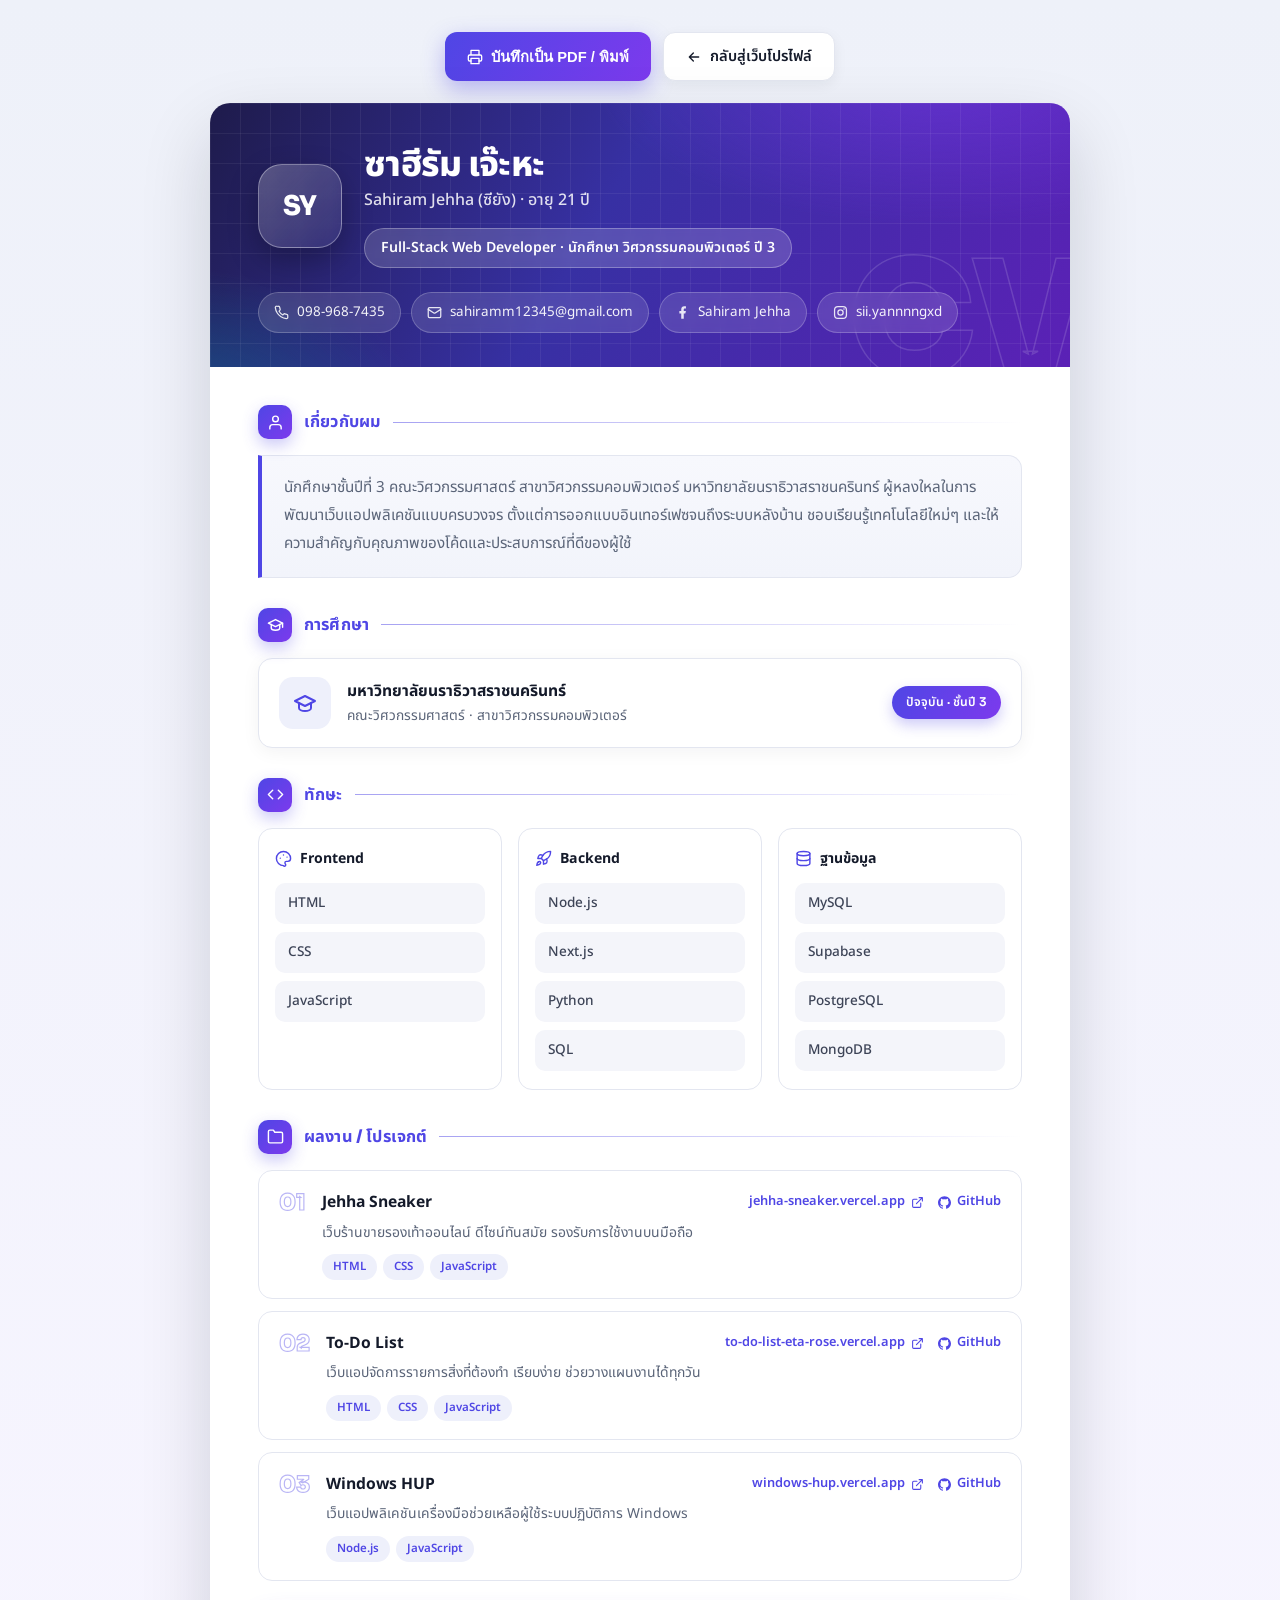
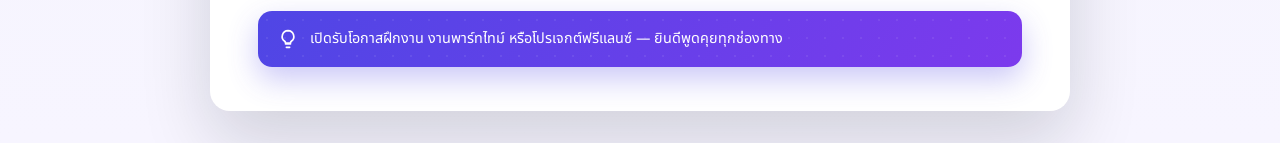
==== cv.html @ abe65593 "Update Windows HUP project URL to Vercel" ====
<!DOCTYPE html>
<html lang="th">
<head>
  <meta charset="UTF-8" />
  <meta name="viewport" content="width=device-width, initial-scale=1.0" />
  <title>CV — ซาฮีรัม เจ๊ะหะ</title>
  <link rel="preconnect" href="https://fonts.googleapis.com" />
  <link rel="preconnect" href="https://fonts.gstatic.com" crossorigin />
  <link href="https://fonts.googleapis.com/css2?family=Sora:wght@300;400;500;600;700;800&family=Space+Mono:wght@400;700&family=Noto+Sans+Thai:wght@300;400;500;600;700&display=swap" rel="stylesheet" />
  <style>
    :root {
      --ink: #141a2a;
      --muted: #5a6478;
      --line: #e3e6f0;
      --brand: #4f46e5;
      --brand-2: #7c3aed;
      --brand-soft: #eef0fb;
      --cyan: #0891b2;
    }

    *, *::before, *::after { margin: 0; padding: 0; box-sizing: border-box; }

    body {
      font-family: "Noto Sans Thai", "Sora", sans-serif;
      background: linear-gradient(180deg, #eef1f9, #f7f5ff);
      color: var(--ink);
      line-height: 1.7;
      padding: 32px 16px;
      min-height: 100vh;
    }

    /* ---------- Toolbar ---------- */
    .toolbar {
      max-width: 860px;
      margin: 0 auto 22px;
      display: flex;
      justify-content: center;
      gap: 12px;
      flex-wrap: wrap;
    }
    .btn {
      display: inline-flex;
      align-items: center;
      gap: 8px;
      padding: 11px 22px;
      border-radius: 12px;
      font-weight: 600;
      font-size: 0.92rem;
      text-decoration: none;
      cursor: pointer;
      transition: transform 0.25s ease, box-shadow 0.25s ease;
    }
    .btn svg { width: 16px; height: 16px; }
    .btn:hover { transform: translateY(-2px); }
    .btn-print {
      background: linear-gradient(120deg, var(--brand), var(--brand-2));
      color: #fff;
      border: none;
      box-shadow: 0 8px 22px rgba(79, 70, 229, 0.35);
    }
    .btn-print:hover { box-shadow: 0 12px 28px rgba(79, 70, 229, 0.45); }
    .btn-back {
      background: #fff;
      color: var(--ink);
      border: 1px solid var(--line);
      box-shadow: 0 4px 14px rgba(20, 26, 42, 0.06);
    }
    .btn-back:hover { box-shadow: 0 8px 20px rgba(20, 26, 42, 0.1); }

    /* ---------- CV card ---------- */
    .cv {
      max-width: 860px;
      margin: 0 auto;
      background: #fff;
      border-radius: 20px;
      box-shadow: 0 30px 70px rgba(12, 18, 32, 0.16);
      overflow: hidden;
      animation: rise 0.5s ease both;
      print-color-adjust: exact;
      -webkit-print-color-adjust: exact;
    }
    @keyframes rise {
      from { opacity: 0; transform: translateY(16px); }
      to { opacity: 1; transform: none; }
    }

    /* ---------- Header ---------- */
    .cv-head {
      position: relative;
      padding: 40px 48px 34px;
      background:
        radial-gradient(560px 240px at 85% -10%, rgba(124, 58, 237, 0.5), transparent 62%),
        radial-gradient(420px 230px at -5% 115%, rgba(8, 145, 178, 0.4), transparent 60%),
        linear-gradient(120deg, #1e1b4b, #3730a3 45%, #5b21b6);
      color: #fff;
      overflow: hidden;
    }
    .cv-head::before {
      content: "";
      position: absolute;
      inset: 0;
      background-image:
        linear-gradient(rgba(255, 255, 255, 0.06) 1px, transparent 1px),
        linear-gradient(90deg, rgba(255, 255, 255, 0.06) 1px, transparent 1px);
      background-size: 30px 30px;
      pointer-events: none;
    }
    .cv-head::after {
      content: "CV";
      position: absolute;
      right: -14px;
      bottom: -34px;
      font-family: "Sora", sans-serif;
      font-size: 10rem;
      font-weight: 800;
      line-height: 1;
      letter-spacing: -0.03em;
      color: transparent;
      -webkit-text-stroke: 1.5px rgba(255, 255, 255, 0.14);
      pointer-events: none;
      user-select: none;
    }
    .cv-head > * { position: relative; z-index: 1; }

    .cv-head-inner { display: flex; align-items: center; gap: 22px; }
    .cv-avatar {
      width: 84px; height: 84px;
      border-radius: 24px;
      flex-shrink: 0;
      display: flex;
      align-items: center;
      justify-content: center;
      font-family: "Sora", sans-serif;
      font-size: 1.7rem;
      font-weight: 800;
      letter-spacing: -0.02em;
      background: linear-gradient(135deg, rgba(255, 255, 255, 0.24), rgba(255, 255, 255, 0.06));
      border: 1px solid rgba(255, 255, 255, 0.35);
      box-shadow: 0 12px 30px rgba(0, 0, 0, 0.28);
      backdrop-filter: blur(4px);
      -webkit-backdrop-filter: blur(4px);
    }
    .cv-name {
      font-family: "Sora", "Noto Sans Thai", sans-serif;
      font-size: 2.2rem;
      font-weight: 800;
      letter-spacing: -0.02em;
      line-height: 1.2;
    }
    .cv-nick { font-weight: 500; opacity: 0.85; font-size: 1rem; margin-top: 2px; }
    .cv-role {
      display: inline-flex;
      margin-top: 14px;
      padding: 7px 16px;
      border-radius: 100px;
      background: rgba(255, 255, 255, 0.16);
      border: 1px solid rgba(255, 255, 255, 0.28);
      font-size: 0.88rem;
      font-weight: 600;
      backdrop-filter: blur(4px);
      -webkit-backdrop-filter: blur(4px);
    }

    .cv-contact {
      margin-top: 24px;
      display: flex;
      flex-wrap: wrap;
      gap: 10px;
    }
    .c-item {
      display: inline-flex;
      align-items: center;
      gap: 8px;
      padding: 8px 15px;
      border-radius: 100px;
      background: rgba(255, 255, 255, 0.12);
      border: 1px solid rgba(255, 255, 255, 0.22);
      font-size: 0.84rem;
      color: rgba(255, 255, 255, 0.94);
      backdrop-filter: blur(4px);
      -webkit-backdrop-filter: blur(4px);
      transition: background 0.2s ease, transform 0.2s ease;
    }
    .c-item:hover { background: rgba(255, 255, 255, 0.24); transform: translateY(-2px); }
    .c-item svg { width: 15px; height: 15px; flex-shrink: 0; opacity: 0.92; }
    .c-item a { color: inherit; text-decoration: none; }
    .c-item a:hover { text-decoration: underline; }

    /* ---------- Body ---------- */
    .cv-body { padding: 38px 48px 44px; }
    .cv-section { margin-bottom: 30px; }
    .cv-section:last-child { margin-bottom: 0; }

    .cv-h {
      display: flex;
      align-items: center;
      gap: 12px;
      font-family: "Sora", "Noto Sans Thai", sans-serif;
      font-size: 1.02rem;
      font-weight: 700;
      letter-spacing: 0.01em;
      margin-bottom: 16px;
      color: var(--brand);
    }
    .h-icon {
      display: inline-flex;
      align-items: center;
      justify-content: center;
      width: 34px; height: 34px;
      border-radius: 10px;
      background: linear-gradient(135deg, var(--brand), var(--brand-2));
      color: #fff;
      box-shadow: 0 6px 16px rgba(79, 70, 229, 0.3);
      flex-shrink: 0;
    }
    .h-icon svg { width: 17px; height: 17px; }
    .cv-h::after {
      content: "";
      flex: 1;
      height: 1px;
      background: linear-gradient(90deg, rgba(79, 70, 229, 0.5), transparent);
    }

    .cv-p {
      color: var(--muted);
      font-size: 0.95rem;
      line-height: 1.85;
      padding: 18px 22px;
      background: linear-gradient(180deg, #f7f8fd, #f2f4fb);
      border: 1px solid var(--line);
      border-left: 4px solid var(--brand);
      border-radius: 0 14px 14px 0;
    }

    /* Education */
    .edu-card {
      display: flex;
      align-items: center;
      gap: 16px;
      padding: 18px 20px;
      border: 1px solid var(--line);
      border-radius: 14px;
      background: #fff;
      box-shadow: 0 4px 18px rgba(20, 26, 42, 0.05);
      transition: transform 0.25s ease, border-color 0.25s ease, box-shadow 0.25s ease;
    }
    .edu-card:hover {
      transform: translateY(-3px);
      border-color: var(--brand);
      box-shadow: 0 12px 30px rgba(79, 70, 229, 0.14);
    }
    .edu-icon {
      width: 52px; height: 52px;
      border-radius: 14px;
      flex-shrink: 0;
      display: flex;
      align-items: center;
      justify-content: center;
      background: var(--brand-soft);
      color: var(--brand);
    }
    .edu-icon svg { width: 24px; height: 24px; }
    .edu-info { flex: 1; min-width: 0; }
    .edu-name { font-weight: 700; font-size: 0.98rem; }
    .edu-meta { color: var(--muted); font-size: 0.86rem; }
    .edu-year {
      flex-shrink: 0;
      padding: 6px 14px;
      border-radius: 100px;
      background: linear-gradient(120deg, var(--brand), var(--brand-2));
      color: #fff;
      font-family: "Sora", "Noto Sans Thai", sans-serif;
      font-size: 0.76rem;
      font-weight: 600;
      box-shadow: 0 6px 14px rgba(79, 70, 229, 0.28);
    }

    /* Skills */
    .skill-groups { display: grid; grid-template-columns: repeat(3, 1fr); gap: 16px; }
    .skill-group {
      padding: 18px 16px;
      border: 1px solid var(--line);
      border-radius: 14px;
      background: #fff;
      transition: transform 0.25s ease, border-color 0.25s ease, box-shadow 0.25s ease;
    }
    .skill-group:hover {
      transform: translateY(-3px);
      border-color: rgba(79, 70, 229, 0.5);
      box-shadow: 0 10px 26px rgba(79, 70, 229, 0.12);
    }
    .skill-group h4 {
      display: flex;
      align-items: center;
      gap: 8px;
      font-size: 0.88rem;
      margin-bottom: 12px;
      color: var(--ink);
    }
    .skill-group h4 svg { width: 17px; height: 17px; color: var(--brand); flex-shrink: 0; }
    .skill-group ul { list-style: none; display: flex; flex-direction: column; gap: 8px; }
    .skill-group li {
      padding: 8px 12px;
      border-radius: 10px;
      background: #f4f5fa;
      border: 1px solid transparent;
      font-size: 0.85rem;
      font-weight: 500;
      color: #3d4457;
      transition: background 0.2s ease, color 0.2s ease, border-color 0.2s ease, transform 0.2s ease;
    }
    .skill-group li:hover {
      background: var(--brand-soft);
      color: var(--brand);
      border-color: rgba(79, 70, 229, 0.3);
      transform: translateX(3px);
    }

    /* Projects */
    .proj-item {
      position: relative;
      display: flex;
      gap: 16px;
      padding: 18px 20px;
      border: 1px solid var(--line);
      border-radius: 14px;
      margin-bottom: 12px;
      background: #fff;
      transition: transform 0.25s ease, border-color 0.25s ease, box-shadow 0.25s ease;
    }
    .proj-item::before {
      content: "";
      position: absolute;
      top: 0; left: 22px; right: 22px;
      height: 3px;
      border-radius: 0 0 4px 4px;
      background: linear-gradient(90deg, var(--brand), var(--cyan));
      transform: scaleX(0);
      transform-origin: left;
      transition: transform 0.35s ease;
    }
    .proj-item:hover {
      transform: translateY(-3px);
      border-color: rgba(79, 70, 229, 0.5);
      box-shadow: 0 10px 26px rgba(79, 70, 229, 0.12);
    }
    .proj-item:hover::before { transform: scaleX(1); }
    .proj-item:last-child { margin-bottom: 0; }
    .proj-num {
      font-family: "Sora", sans-serif;
      font-weight: 800;
      font-size: 1.4rem;
      line-height: 1;
      color: transparent;
      -webkit-text-stroke: 1.2px rgba(79, 70, 229, 0.4);
      flex-shrink: 0;
      padding-top: 2px;
      user-select: none;
    }
    .proj-content { flex: 1; min-width: 0; }
    .proj-links { display: flex; align-items: center; gap: 14px; flex-wrap: wrap; }
    .proj-head { display: flex; justify-content: space-between; gap: 12px; align-items: center; flex-wrap: wrap; }
    .proj-name { font-weight: 700; font-size: 0.98rem; }
    .proj-link {
      display: inline-flex;
      align-items: center;
      gap: 6px;
      font-size: 0.8rem;
      color: var(--brand);
      font-weight: 600;
      text-decoration: none;
    }
    .proj-link svg { width: 13px; height: 13px; transition: transform 0.2s ease; }
    .proj-link:hover { text-decoration: underline; }
    .proj-link:hover svg { transform: translate(2px, -2px); }
    .proj-desc { color: var(--muted); font-size: 0.87rem; margin-top: 5px; }
    .proj-tags { display: flex; flex-wrap: wrap; gap: 6px; margin-top: 10px; }
    .proj-tags span {
      padding: 3px 11px;
      border-radius: 100px;
      background: var(--brand-soft);
      color: var(--brand);
      font-size: 0.72rem;
      font-weight: 600;
    }

    /* Note */
    .cv-note {
      position: relative;
      display: flex;
      align-items: center;
      gap: 12px;
      margin-top: 28px;
      padding: 16px 20px;
      border-radius: 14px;
      background: linear-gradient(120deg, var(--brand), var(--brand-2));
      color: #fff;
      font-size: 0.9rem;
      box-shadow: 0 12px 30px rgba(79, 70, 229, 0.3);
      overflow: hidden;
    }
    .cv-note::after {
      content: "";
      position: absolute;
      inset: 0;
      background-image: radial-gradient(rgba(255, 255, 255, 0.18) 1px, transparent 1px);
      background-size: 18px 18px;
      opacity: 0.4;
      pointer-events: none;
    }
    .cv-note svg { width: 20px; height: 20px; flex-shrink: 0; position: relative; z-index: 1; }
    .cv-note span { position: relative; z-index: 1; }

    /* ---------- Responsive ---------- */
    @media (max-width: 760px) {
      body { padding: 16px 10px; }
      .cv-head { padding: 30px 24px; }
      .cv-body { padding: 26px 22px 34px; }
      .cv-head-inner { flex-direction: column; text-align: center; gap: 14px; }
      .cv-avatar { width: 68px; height: 68px; font-size: 1.35rem; border-radius: 18px; }
      .cv-name { font-size: 1.7rem; }
      .cv-contact { justify-content: center; }
      .cv-head::after { font-size: 6rem; right: -6px; bottom: -20px; }
      .skill-groups { grid-template-columns: 1fr; }
      .edu-card { flex-wrap: wrap; gap: 12px; }
      .edu-year { width: 100%; text-align: center; }
      .proj-item { flex-direction: column; gap: 8px; }
      .proj-num { font-size: 1.1rem; }
    }

    /* ---------- Print ---------- */
    @media print {
      body { background: #fff; padding: 0; }
      .toolbar { display: none; }
      .cv { box-shadow: none; border-radius: 0; max-width: 100%; animation: none; }
      .cv-head {
        background: #fff !important;
        color: #111;
        border-bottom: 3px solid var(--brand);
        padding: 8px 0 16px;
      }
      .cv-head::before, .cv-head::after { display: none; }
      .cv-avatar {
        background: var(--brand-soft);
        color: var(--brand);
        border-color: var(--line);
        box-shadow: none;
      }
      .cv-name { color: #111; -webkit-text-fill-color: initial; }
      .cv-nick { color: #333; }
      .cv-role { background: var(--brand-soft); color: var(--brand); border-color: var(--line); }
      .cv-contact { color: #333; }
      .c-item { background: #f4f5fa; border-color: var(--line); color: #333; }
      .cv-h { color: var(--brand); }
      .h-icon { background: var(--brand); }
      .cv-p { background: #f7f8fd; border-color: var(--line); color: #333; }
      .edu-card, .skill-group, .proj-item { border-color: #ddd; box-shadow: none; }
      .edu-card:hover, .skill-group:hover, .proj-item:hover { transform: none; border-color: #ddd; box-shadow: none; }
      .skill-group li, .proj-tags span { background: #eef0f7 !important; color: #333; }
      .skill-group li:hover { transform: none; background: #eef0f7; }
      .edu-year { background: var(--brand-soft); color: var(--brand); box-shadow: none; }
      .proj-num { color: rgba(79, 70, 229, 0.6); -webkit-text-stroke: 0; }
      .cv-note { background: #f4f5fa; color: #333; box-shadow: none; border: 1px solid var(--line); }
      .cv-note::after { display: none; }
      .cv-note svg { color: var(--brand); }
      @page { margin: 1.4cm; }
      .cv-section { break-inside: avoid; }
      .proj-item { break-inside: avoid; }
      .skill-groups { grid-template-columns: 1fr 1fr 1fr; }
    }
  </style>
</head>
<body>

  <div class="toolbar">
    <button class="btn btn-print" onclick="window.print()" type="button">
      <svg viewBox="0 0 24 24" fill="none" stroke="currentColor" stroke-width="2" stroke-linecap="round" stroke-linejoin="round" aria-hidden="true"><path d="M6 9V2h12v7M6 18H4a2 2 0 0 1-2-2v-5a2 2 0 0 1 2-2h16a2 2 0 0 1 2 2v5a2 2 0 0 1-2 2h-2"/><path d="M6 14h12v8H6z"/></svg>
      บันทึกเป็น PDF / พิมพ์
    </button>
    <a class="btn btn-back" href="index.html">
      <svg viewBox="0 0 24 24" width="16" height="16" fill="none" stroke="currentColor" stroke-width="2" stroke-linecap="round" stroke-linejoin="round" aria-hidden="true"><path d="M19 12H5M11 18l-6-6 6-6"/></svg>
      กลับสู่เว็บโปรไฟล์
    </a>
  </div>

  <article class="cv">
    <header class="cv-head">
      <div class="cv-head-inner">
        <div class="cv-avatar" aria-hidden="true">SY</div>
        <div>
          <h1 class="cv-name">ซาฮีรัม เจ๊ะหะ</h1>
          <p class="cv-nick">Sahiram Jehha (ซียัง) · อายุ 21 ปี</p>
          <span class="cv-role">Full-Stack Web Developer · นักศึกษา วิศวกรรมคอมพิวเตอร์ ปี 3</span>
        </div>
      </div>
      <div class="cv-contact">
        <span class="c-item">
          <svg viewBox="0 0 24 24" fill="none" stroke="currentColor" stroke-width="2" stroke-linecap="round" stroke-linejoin="round" aria-hidden="true"><path d="M22 16.9v3a2 2 0 0 1-2.2 2 19.8 19.8 0 0 1-8.6-3.1 19.5 19.5 0 0 1-6-6A19.8 19.8 0 0 1 2.1 4.2 2 2 0 0 1 4.1 2h3a2 2 0 0 1 2 1.7c.13.96.36 1.9.7 2.8a2 2 0 0 1-.45 2.1L8.1 9.9a16 16 0 0 0 6 6l1.3-1.3a2 2 0 0 1 2.1-.45c.9.34 1.84.57 2.8.7a2 2 0 0 1 1.7 2.05z"/></svg>
          <a href="tel:+66989687435">098-968-7435</a>
        </span>
        <span class="c-item">
          <svg viewBox="0 0 24 24" fill="none" stroke="currentColor" stroke-width="2" stroke-linecap="round" stroke-linejoin="round" aria-hidden="true"><rect x="2" y="4" width="20" height="16" rx="2"/><path d="m22 7-8.97 5.7a1.94 1.94 0 0 1-2.06 0L2 7"/></svg>
          <a href="mailto:sahiramm12345@gmail.com">sahiramm12345@gmail.com</a>
        </span>
        <span class="c-item">
          <svg viewBox="0 0 24 24" width="15" height="15" fill="currentColor" aria-hidden="true"><path d="M14 13.5h2.5l1-4H14v-2c0-1.03 0-2 2-2h1.5V2.14c-.326-.043-1.557-.14-2.857-.14C11.928 2 10 3.657 10 6.7v2.8H7v4h3V22h4v-8.5z"/></svg>
          <a href="https://www.facebook.com/search/top?q=Sahiram%20Jehha" target="_blank" rel="noopener">Sahiram Jehha</a>
        </span>
        <span class="c-item">
          <svg viewBox="0 0 24 24" fill="none" stroke="currentColor" stroke-width="2" stroke-linecap="round" stroke-linejoin="round" aria-hidden="true"><rect x="2.5" y="2.5" width="19" height="19" rx="5.5"/><circle cx="12" cy="12" r="4.2"/><circle cx="17.6" cy="6.4" r="1.2" fill="currentColor" stroke="none"/></svg>
          <a href="https://www.instagram.com/sii.yannnngxd" target="_blank" rel="noopener">sii.yannnngxd</a>
        </span>
      </div>
    </header>

    <div class="cv-body">
      <section class="cv-section">
        <h2 class="cv-h">
          <span class="h-icon" aria-hidden="true">
            <svg viewBox="0 0 24 24" fill="none" stroke="currentColor" stroke-width="2" stroke-linecap="round" stroke-linejoin="round"><path d="M20 21v-2a4 4 0 0 0-4-4H8a4 4 0 0 0-4 4v2"/><circle cx="12" cy="7" r="4"/></svg>
          </span>
          เกี่ยวกับผม
        </h2>
        <p class="cv-p">
          นักศึกษาชั้นปีที่ 3 คณะวิศวกรรมศาสตร์ สาขาวิศวกรรมคอมพิวเตอร์ มหาวิทยาลัยนราธิวาสราชนครินทร์
          ผู้หลงใหลในการพัฒนาเว็บแอปพลิเคชันแบบครบวงจร ตั้งแต่การออกแบบอินเทอร์เฟซจนถึงระบบหลังบ้าน
          ชอบเรียนรู้เทคโนโลยีใหม่ๆ และให้ความสำคัญกับคุณภาพของโค้ดและประสบการณ์ที่ดีของผู้ใช้
        </p>
      </section>

      <section class="cv-section">
        <h2 class="cv-h">
          <span class="h-icon" aria-hidden="true">
            <svg viewBox="0 0 24 24" fill="none" stroke="currentColor" stroke-width="2" stroke-linecap="round" stroke-linejoin="round"><path d="M22 10 12 5 2 10l10 5 10-5z"/><path d="M6 12v5c0 1.7 2.7 3 6 3s6-1.3 6-3v-5"/><path d="M22 10v6"/></svg>
          </span>
          การศึกษา
        </h2>
        <div class="edu-card">
          <span class="edu-icon" aria-hidden="true">
            <svg viewBox="0 0 24 24" fill="none" stroke="currentColor" stroke-width="2" stroke-linecap="round" stroke-linejoin="round"><path d="M22 10 12 5 2 10l10 5 10-5z"/><path d="M6 12v5c0 1.7 2.7 3 6 3s6-1.3 6-3v-5"/></svg>
          </span>
          <div class="edu-info">
            <p class="edu-name">มหาวิทยาลัยนราธิวาสราชนครินทร์</p>
            <p class="edu-meta">คณะวิศวกรรมศาสตร์ · สาขาวิศวกรรมคอมพิวเตอร์</p>
          </div>
          <span class="edu-year">ปัจจุบัน · ชั้นปี 3</span>
        </div>
      </section>

      <section class="cv-section">
        <h2 class="cv-h">
          <span class="h-icon" aria-hidden="true">
            <svg viewBox="0 0 24 24" fill="none" stroke="currentColor" stroke-width="2" stroke-linecap="round" stroke-linejoin="round"><path d="m8 6-6 6 6 6M16 6l6 6-6 6"/></svg>
          </span>
          ทักษะ
        </h2>
        <div class="skill-groups">
          <div class="skill-group">
            <h4>
              <svg viewBox="0 0 24 24" fill="none" stroke="currentColor" stroke-width="2" stroke-linecap="round" stroke-linejoin="round" aria-hidden="true"><path d="M12 22a10 10 0 1 1 10-10c0 2.2-1.8 4-4 4h-2a2 2 0 0 0-2 2c0 .5.2 1 .5 1.4.4.4.5.9.5 1.6A1.6 1.6 0 0 1 12 22z"/><circle cx="7.5" cy="11.5" r="1" fill="currentColor" stroke="none"/><circle cx="12" cy="7" r="1" fill="currentColor" stroke="none"/><circle cx="17" cy="10" r="1" fill="currentColor" stroke="none"/></svg>
              Frontend
            </h4>
            <ul><li>HTML</li><li>CSS</li><li>JavaScript</li></ul>
          </div>
          <div class="skill-group">
            <h4>
              <svg viewBox="0 0 24 24" fill="none" stroke="currentColor" stroke-width="2" stroke-linecap="round" stroke-linejoin="round" aria-hidden="true"><path d="M4.5 16.5c-1.5 1.3-2 5-2 5s3.7-.5 5-2c.7-.8.7-2 0-2.8-.8-.7-2.2-.7-3 .8z"/><path d="M12 15l-3-3a22 22 0 0 1 2-3.9A12.9 12.9 0 0 1 22 2c0 2.7-.7 7.9-6 11a22 22 0 0 1-4 2z"/><path d="M9 12H4s.6-3.3 2-4.5c1.6-1.4 5 0 5 0"/><path d="M12 15v5s3.3-.6 4.5-2c1.4-1.6 0-5 0-5"/></svg>
              Backend
            </h4>
            <ul><li>Node.js</li><li>Next.js</li><li>Python</li><li>SQL</li></ul>
          </div>
          <div class="skill-group">
            <h4>
              <svg viewBox="0 0 24 24" fill="none" stroke="currentColor" stroke-width="2" stroke-linecap="round" stroke-linejoin="round" aria-hidden="true"><ellipse cx="12" cy="5" rx="9" ry="3"/><path d="M3 5v14a9 3 0 0 0 18 0V5"/><path d="M3 12a9 3 0 0 0 18 0"/></svg>
              ฐานข้อมูล
            </h4>
            <ul><li>MySQL</li><li>Supabase</li><li>PostgreSQL</li><li>MongoDB</li></ul>
          </div>
        </div>
      </section>

      <section class="cv-section">
        <h2 class="cv-h">
          <span class="h-icon" aria-hidden="true">
            <svg viewBox="0 0 24 24" fill="none" stroke="currentColor" stroke-width="2" stroke-linecap="round" stroke-linejoin="round"><path d="M22 19a2 2 0 0 1-2 2H4a2 2 0 0 1-2-2V5a2 2 0 0 1 2-2h5l2 3h9a2 2 0 0 1 2 2z"/></svg>
          </span>
          ผลงาน / โปรเจกต์
        </h2>

        <div class="proj-item">
          <span class="proj-num" aria-hidden="true">01</span>
          <div class="proj-content">
            <div class="proj-head">
              <span class="proj-name">Jehha Sneaker</span>
              <div class="proj-links">
                <a class="proj-link" href="https://jehha-sneaker.vercel.app/" target="_blank" rel="noopener">
                  jehha-sneaker.vercel.app
                  <svg viewBox="0 0 24 24" fill="none" stroke="currentColor" stroke-width="2" stroke-linecap="round" stroke-linejoin="round" aria-hidden="true"><path d="M15 3h6v6M10 14 21 3M18 13v6a2 2 0 0 1-2 2H5a2 2 0 0 1-2-2V8a2 2 0 0 1 2-2h6"/></svg>
                </a>
                <a class="proj-link" href="https://github.com/Sxyannnnnnn07/shoeshop-ecommerce" target="_blank" rel="noopener">
                  <svg viewBox="0 0 24 24" fill="currentColor" aria-hidden="true"><path d="M12 .297c-6.63 0-12 5.373-12 12 0 5.303 3.438 9.8 8.205 11.385.6.113.82-.258.82-.577 0-.285-.01-1.04-.015-2.04-3.338.724-4.042-1.61-4.042-1.61C4.422 18.07 3.633 17.7 3.633 17.7c-1.087-.744.084-.729.084-.729 1.205.084 1.838 1.236 1.838 1.236 1.07 1.835 2.809 1.305 3.495.998.108-.776.417-1.305.76-1.605-2.665-.3-5.466-1.332-5.466-5.93 0-1.31.465-2.38 1.235-3.22-.135-.303-.54-1.523.105-3.176 0 0 1.005-.322 3.3 1.23.96-.267 1.98-.399 3-.405 1.02.006 2.04.138 3 .405 2.28-1.552 3.285-1.23 3.285-1.23.645 1.653.24 2.873.12 3.176.765.84 1.23 1.91 1.23 3.22 0 4.61-2.805 5.625-5.475 5.92.42.36.81 1.096.81 2.22 0 1.606-.015 2.896-.015 3.286 0 .315.21.69.825.57C20.565 22.092 24 17.592 24 12.297c0-6.627-5.373-12-12-12"/></svg>
                  GitHub
                </a>
              </div>
            </div>
            <p class="proj-desc">เว็บร้านขายรองเท้าออนไลน์ ดีไซน์ทันสมัย รองรับการใช้งานบนมือถือ</p>
            <div class="proj-tags"><span>HTML</span><span>CSS</span><span>JavaScript</span></div>
          </div>
        </div>

        <div class="proj-item">
          <span class="proj-num" aria-hidden="true">02</span>
          <div class="proj-content">
            <div class="proj-head">
              <span class="proj-name">To-Do List</span>
              <div class="proj-links">
                <a class="proj-link" href="https://to-do-list-eta-rose.vercel.app/" target="_blank" rel="noopener">
                  to-do-list-eta-rose.vercel.app
                  <svg viewBox="0 0 24 24" fill="none" stroke="currentColor" stroke-width="2" stroke-linecap="round" stroke-linejoin="round" aria-hidden="true"><path d="M15 3h6v6M10 14 21 3M18 13v6a2 2 0 0 1-2 2H5a2 2 0 0 1-2-2V8a2 2 0 0 1 2-2h6"/></svg>
                </a>
                <a class="proj-link" href="https://github.com/Sxyannnnnnn07/To-do-list" target="_blank" rel="noopener">
                  <svg viewBox="0 0 24 24" fill="currentColor" aria-hidden="true"><path d="M12 .297c-6.63 0-12 5.373-12 12 0 5.303 3.438 9.8 8.205 11.385.6.113.82-.258.82-.577 0-.285-.01-1.04-.015-2.04-3.338.724-4.042-1.61-4.042-1.61C4.422 18.07 3.633 17.7 3.633 17.7c-1.087-.744.084-.729.084-.729 1.205.084 1.838 1.236 1.838 1.236 1.07 1.835 2.809 1.305 3.495.998.108-.776.417-1.305.76-1.605-2.665-.3-5.466-1.332-5.466-5.93 0-1.31.465-2.38 1.235-3.22-.135-.303-.54-1.523.105-3.176 0 0 1.005-.322 3.3 1.23.96-.267 1.98-.399 3-.405 1.02.006 2.04.138 3 .405 2.28-1.552 3.285-1.23 3.285-1.23.645 1.653.24 2.873.12 3.176.765.84 1.23 1.91 1.23 3.22 0 4.61-2.805 5.625-5.475 5.92.42.36.81 1.096.81 2.22 0 1.606-.015 2.896-.015 3.286 0 .315.21.69.825.57C20.565 22.092 24 17.592 24 12.297c0-6.627-5.373-12-12-12"/></svg>
                  GitHub
                </a>
              </div>
            </div>
            <p class="proj-desc">เว็บแอปจัดการรายการสิ่งที่ต้องทำ เรียบง่าย ช่วยวางแผนงานได้ทุกวัน</p>
            <div class="proj-tags"><span>HTML</span><span>CSS</span><span>JavaScript</span></div>
          </div>
        </div>

        <div class="proj-item">
          <span class="proj-num" aria-hidden="true">03</span>
          <div class="proj-content">
            <div class="proj-head">
              <span class="proj-name">Windows HUP</span>
              <div class="proj-links">
                <a class="proj-link" href="https://windows-hup.vercel.app/" target="_blank" rel="noopener">
                  windows-hup.vercel.app
                  <svg viewBox="0 0 24 24" fill="none" stroke="currentColor" stroke-width="2" stroke-linecap="round" stroke-linejoin="round" aria-hidden="true"><path d="M15 3h6v6M10 14 21 3M18 13v6a2 2 0 0 1-2 2H5a2 2 0 0 1-2-2V8a2 2 0 0 1 2-2h6"/></svg>
                </a>
                <a class="proj-link" href="https://github.com/Sxyannnnnnn07/windows-hup" target="_blank" rel="noopener">
                  <svg viewBox="0 0 24 24" fill="currentColor" aria-hidden="true"><path d="M12 .297c-6.63 0-12 5.373-12 12 0 5.303 3.438 9.8 8.205 11.385.6.113.82-.258.82-.577 0-.285-.01-1.04-.015-2.04-3.338.724-4.042-1.61-4.042-1.61C4.422 18.07 3.633 17.7 3.633 17.7c-1.087-.744.084-.729.084-.729 1.205.084 1.838 1.236 1.838 1.236 1.07 1.835 2.809 1.305 3.495.998.108-.776.417-1.305.76-1.605-2.665-.3-5.466-1.332-5.466-5.93 0-1.31.465-2.38 1.235-3.22-.135-.303-.54-1.523.105-3.176 0 0 1.005-.322 3.3 1.23.96-.267 1.98-.399 3-.405 1.02.006 2.04.138 3 .405 2.28-1.552 3.285-1.23 3.285-1.23.645 1.653.24 2.873.12 3.176.765.84 1.23 1.91 1.23 3.22 0 4.61-2.805 5.625-5.475 5.92.42.36.81 1.096.81 2.22 0 1.606-.015 2.896-.015 3.286 0 .315.21.69.825.57C20.565 22.092 24 17.592 24 12.297c0-6.627-5.373-12-12-12"/></svg>
                  GitHub
                </a>
              </div>
            </div>
            <p class="proj-desc">เว็บแอปพลิเคชันเครื่องมือช่วยเหลือผู้ใช้ระบบปฏิบัติการ Windows</p>
            <div class="proj-tags"><span>Node.js</span><span>JavaScript</span></div>
          </div>
        </div>
      </section>

      <div class="cv-note">
        <svg viewBox="0 0 24 24" fill="none" stroke="currentColor" stroke-width="2" stroke-linecap="round" stroke-linejoin="round" aria-hidden="true"><path d="M9 18h6M10 22h4M12 2a7 7 0 0 0-4 12.7c.6.5 1 1.4 1 2.3h6c0-.9.4-1.8 1-2.3A7 7 0 0 0 12 2z"/></svg>
        <span>เปิดรับโอกาสฝึกงาน งานพาร์ทไทม์ หรือโปรเจกต์ฟรีแลนซ์ — ยินดีพูดคุยทุกช่องทาง</span>
      </div>
    </div>
  </article>

</body>
</html>
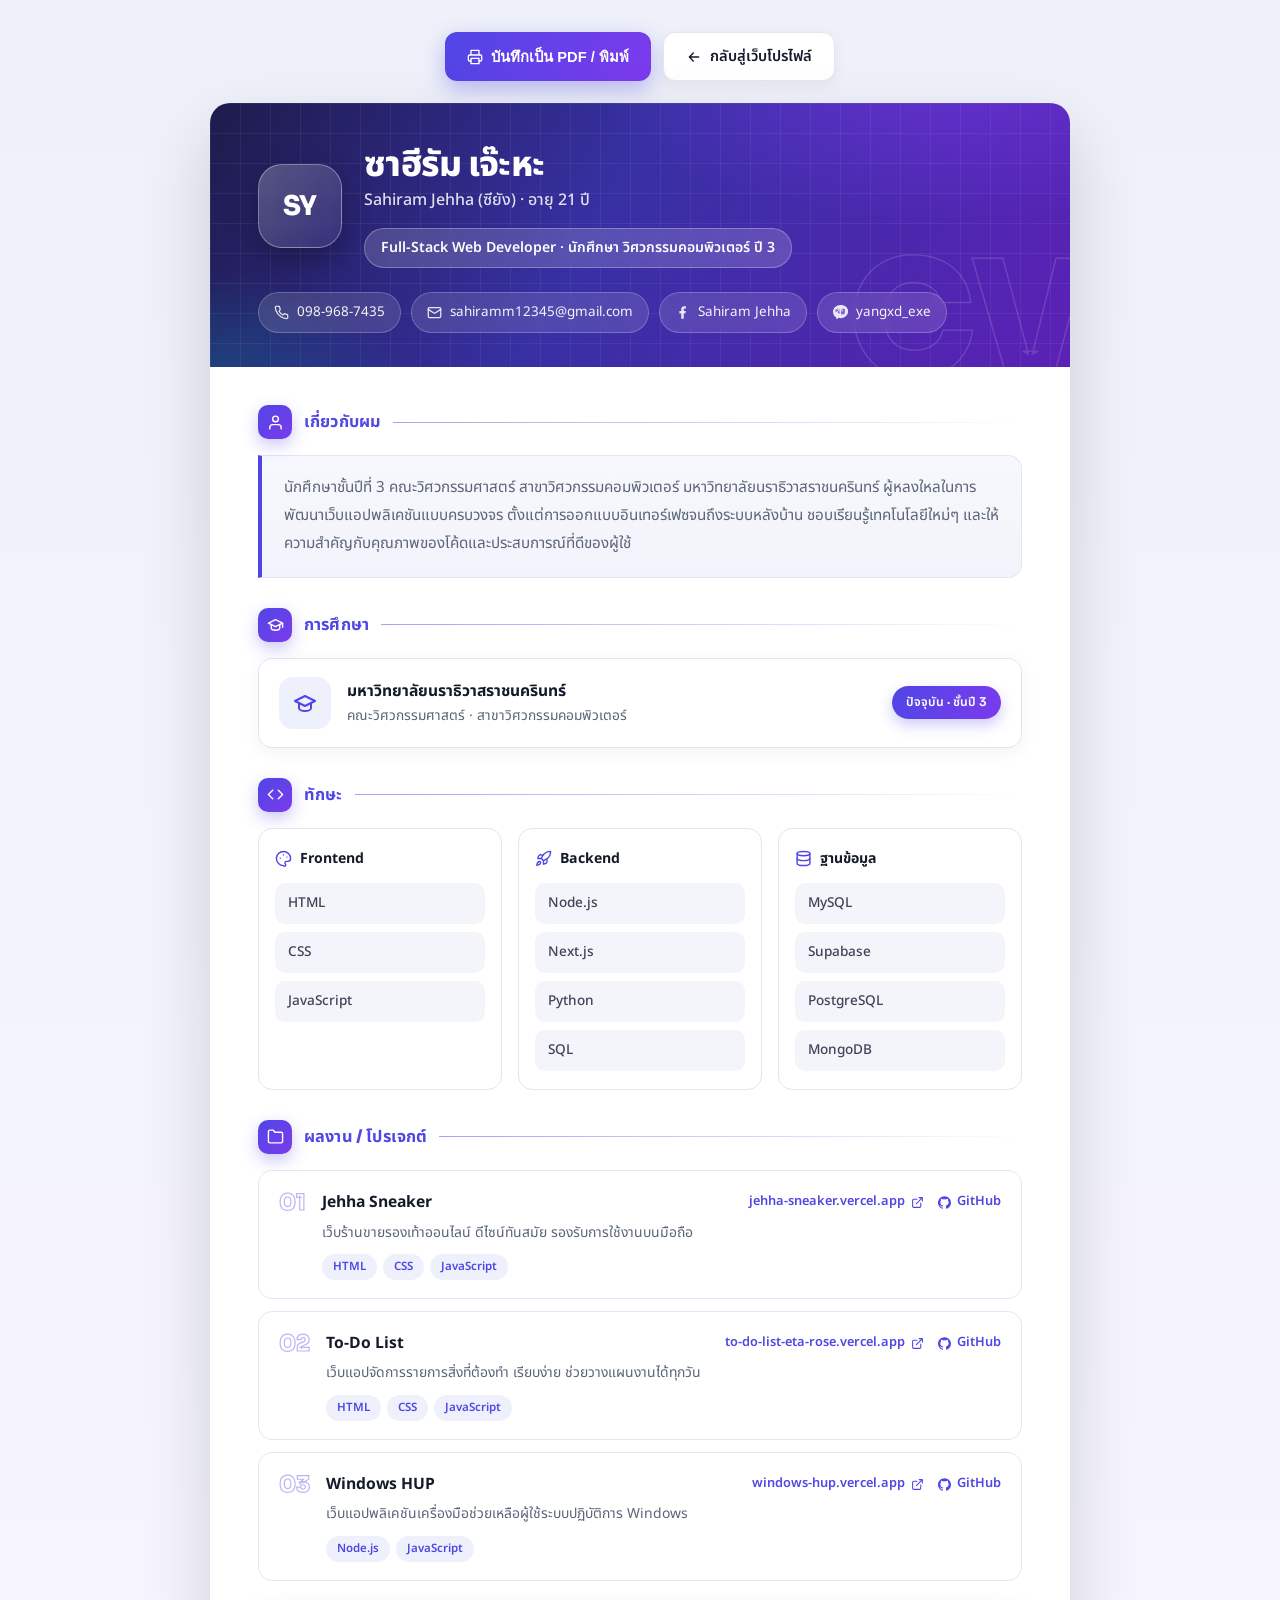
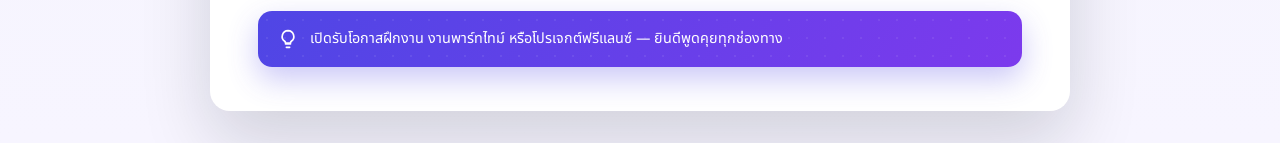
==== commit d513f67b: "Replace Instagram with LINE contact; fix terminal Thai font" ====
--- a/cv.html
+++ b/cv.html
@@ -507,8 +507,8 @@
           <a href="https://www.facebook.com/search/top?q=Sahiram%20Jehha" target="_blank" rel="noopener">Sahiram Jehha</a>
         </span>
         <span class="c-item">
-          <svg viewBox="0 0 24 24" fill="none" stroke="currentColor" stroke-width="2" stroke-linecap="round" stroke-linejoin="round" aria-hidden="true"><rect x="2.5" y="2.5" width="19" height="19" rx="5.5"/><circle cx="12" cy="12" r="4.2"/><circle cx="17.6" cy="6.4" r="1.2" fill="currentColor" stroke="none"/></svg>
-          <a href="https://www.instagram.com/sii.yannnngxd" target="_blank" rel="noopener">sii.yannnngxd</a>
+          <svg viewBox="0 0 24 24" width="15" height="15" fill="currentColor" aria-hidden="true"><path d="M18.666 10.5c.184 0 .333.149.333.333v1.334c0 .184-.149.333-.333.333h-2.833v.5h2.5c.184 0 .333.149.333.333V14.5c0 .184-.149.333-.333.333h-3.5a.333.333 0 0 1-.333-.333V13.5c0-.184.149-.333.333-.333h2.167v-.5h-2.5a.333.333 0 0 1-.333-.333v-1.5c0-.184.149-.333.333-.333h2.5V8.667h-2.5a.333.333 0 0 1-.333-.333V6.833c0-.184.149-.333.333-.333H15.5V6c0-.184.149-.333.333-.333h.334c.184 0 .333.149.333.333v.5h2.166zm-4.833-1.5a.333.333 0 0 1 .333.333v6c0 .184-.149.333-.333.333h-.334a.333.333 0 0 1-.333-.333v-6c0-.184.149-.333.333-.333h.334zM7.833 13.667H9v-1.5H7.5v-1.5h2v-1.167a.333.333 0 0 1 .333-.333h.334c.184 0 .333.149.333.333v3.834c0 .184-.149.333-.333.333h-2V13.667zm-2.5-4.5v.333h2.667c.184 0 .333.149.333.333v.5c0 .184-.149.333-.333.333H5.333a.333.333 0 0 1-.333.333H4.5a.333.333 0 0 1-.333-.333v-3.5c0-.184.149-.333.333-.333h4.167c.184 0 .333.149.333.333v.5c0 .184-.149.333-.333.333H5.333zm10-1.5c0 .184-.149.333-.333.333h-.334a.333.333 0 0 1-.333-.333V6.333c0-.184.149-.333.333-.333h.334c.184 0 .333.149.333.333V7.667zm-2.667-1.334v.167c0 .184-.149.333-.333.333h-.334a.333.333 0 0 1-.333-.333v-.5H7.833v1.167h2.5c.184 0 .333.149.333.333v.5c0 .184-.149.333-.333.333H7.5v1.167h2.5c.184 0 .333.149.333.333v.5c0 .184-.149.333-.333.333h-3.5a.333.333 0 0 1-.333-.333v-4.167c0-.184.149-.333.333-.333h4.167c.184 0 .333.149.333.333v.333zM12 0C5.373 0 0 4.925 0 11c0 3.485 1.856 6.57 4.719 8.584.25.184.428.496.482.834.071.446.145 1.022.232 1.618.047.318.28.585.595.68.316.095.64-.01.834-.27.055-.072.85-1.235 1.194-1.72.084-.12.21-.19.344-.19.03 0 .06.003.09.01 1.19.322 2.435.496 3.709.496 6.627 0 12-4.925 12-11S18.627 0 12 0z"/></svg>
+          <a href="https://line.me/ti/p/~yangxd_exe" target="_blank" rel="noopener">yangxd_exe</a>
         </span>
       </div>
     </header>
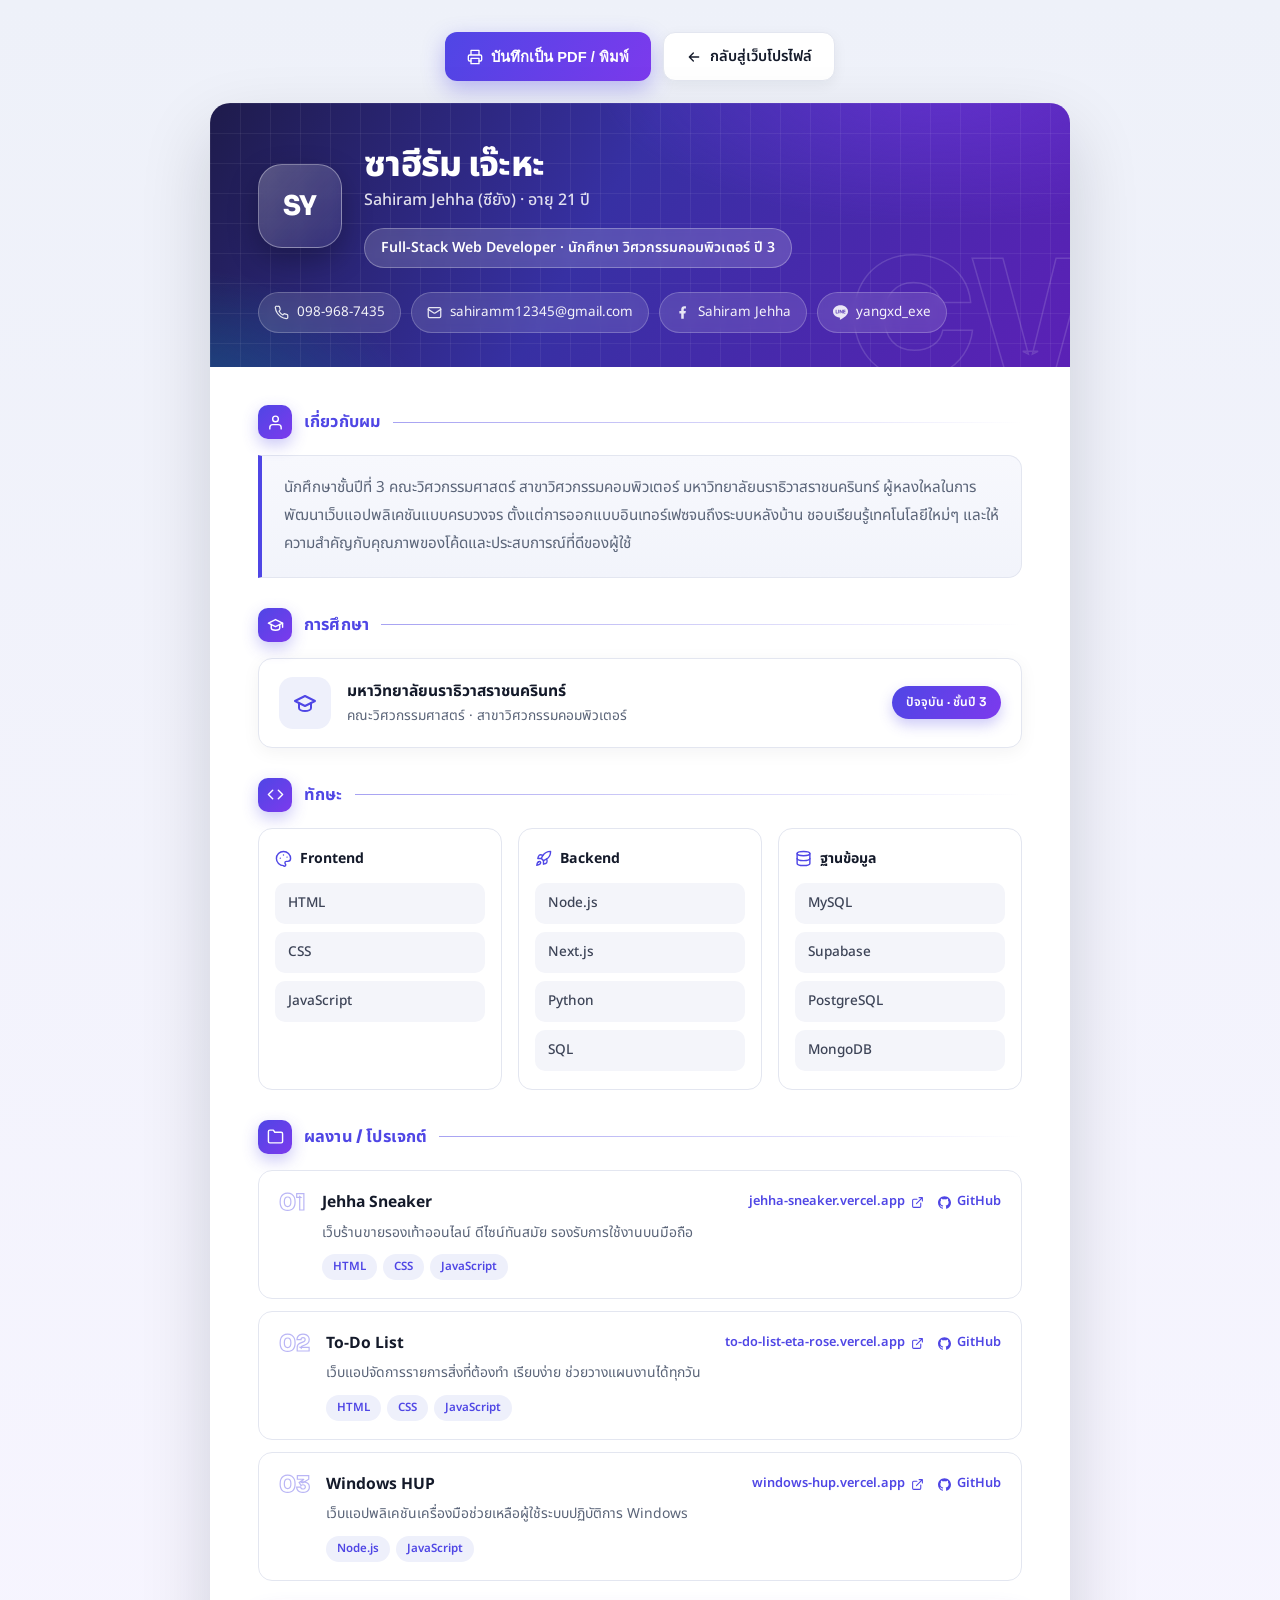
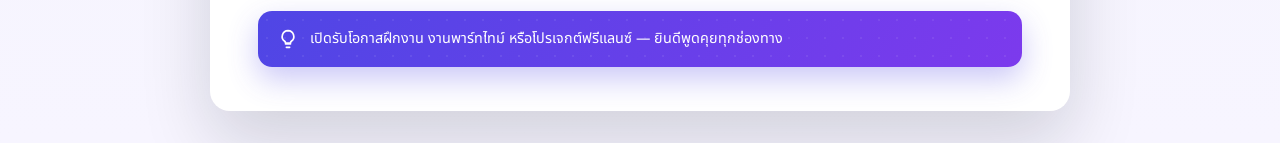
==== commit e7bd1a64: "Fix LINE logo with verified official icon path" ====
--- a/cv.html
+++ b/cv.html
@@ -507,7 +507,7 @@
           <a href="https://www.facebook.com/search/top?q=Sahiram%20Jehha" target="_blank" rel="noopener">Sahiram Jehha</a>
         </span>
         <span class="c-item">
-          <svg viewBox="0 0 24 24" width="15" height="15" fill="currentColor" aria-hidden="true"><path d="M18.666 10.5c.184 0 .333.149.333.333v1.334c0 .184-.149.333-.333.333h-2.833v.5h2.5c.184 0 .333.149.333.333V14.5c0 .184-.149.333-.333.333h-3.5a.333.333 0 0 1-.333-.333V13.5c0-.184.149-.333.333-.333h2.167v-.5h-2.5a.333.333 0 0 1-.333-.333v-1.5c0-.184.149-.333.333-.333h2.5V8.667h-2.5a.333.333 0 0 1-.333-.333V6.833c0-.184.149-.333.333-.333H15.5V6c0-.184.149-.333.333-.333h.334c.184 0 .333.149.333.333v.5h2.166zm-4.833-1.5a.333.333 0 0 1 .333.333v6c0 .184-.149.333-.333.333h-.334a.333.333 0 0 1-.333-.333v-6c0-.184.149-.333.333-.333h.334zM7.833 13.667H9v-1.5H7.5v-1.5h2v-1.167a.333.333 0 0 1 .333-.333h.334c.184 0 .333.149.333.333v3.834c0 .184-.149.333-.333.333h-2V13.667zm-2.5-4.5v.333h2.667c.184 0 .333.149.333.333v.5c0 .184-.149.333-.333.333H5.333a.333.333 0 0 1-.333.333H4.5a.333.333 0 0 1-.333-.333v-3.5c0-.184.149-.333.333-.333h4.167c.184 0 .333.149.333.333v.5c0 .184-.149.333-.333.333H5.333zm10-1.5c0 .184-.149.333-.333.333h-.334a.333.333 0 0 1-.333-.333V6.333c0-.184.149-.333.333-.333h.334c.184 0 .333.149.333.333V7.667zm-2.667-1.334v.167c0 .184-.149.333-.333.333h-.334a.333.333 0 0 1-.333-.333v-.5H7.833v1.167h2.5c.184 0 .333.149.333.333v.5c0 .184-.149.333-.333.333H7.5v1.167h2.5c.184 0 .333.149.333.333v.5c0 .184-.149.333-.333.333h-3.5a.333.333 0 0 1-.333-.333v-4.167c0-.184.149-.333.333-.333h4.167c.184 0 .333.149.333.333v.333zM12 0C5.373 0 0 4.925 0 11c0 3.485 1.856 6.57 4.719 8.584.25.184.428.496.482.834.071.446.145 1.022.232 1.618.047.318.28.585.595.68.316.095.64-.01.834-.27.055-.072.85-1.235 1.194-1.72.084-.12.21-.19.344-.19.03 0 .06.003.09.01 1.19.322 2.435.496 3.709.496 6.627 0 12-4.925 12-11S18.627 0 12 0z"/></svg>
+          <svg viewBox="0 0 24 24" width="15" height="15" fill="currentColor" aria-hidden="true"><path d="M19.365 9.863c.349 0 .63.285.63.631 0 .345-.281.63-.63.63H17.61v1.125h1.755c.349 0 .63.283.63.63 0 .344-.281.629-.63.629h-2.386c-.345 0-.627-.285-.627-.629V8.108c0-.345.282-.63.63-.63h2.386c.346 0 .627.285.627.63 0 .349-.281.63-.63.63H17.61v1.125h1.755zm-3.855 3.016c0 .27-.174.51-.432.596-.064.021-.133.031-.199.031-.211 0-.391-.09-.51-.25l-2.443-3.317v2.94c0 .344-.279.629-.631.629-.346 0-.626-.285-.626-.629V8.108c0-.27.173-.51.43-.595.06-.023.136-.033.194-.033.195 0 .375.104.495.254l2.462 3.33V8.108c0-.345.282-.63.63-.63.345 0 .63.285.63.63v4.771zm-5.741 0c0 .344-.282.629-.631.629-.345 0-.627-.285-.627-.629V8.108c0-.345.282-.63.63-.63.346 0 .628.285.628.63v4.771zm-2.466.629H4.917c-.345 0-.63-.285-.63-.629V8.108c0-.345.285-.63.63-.63.348 0 .63.285.63.63v4.141h1.756c.348 0 .629.283.629.63 0 .344-.282.629-.629.629M24 10.314C24 4.943 18.615.572 12 .572S0 4.943 0 10.314c0 4.811 4.27 8.842 10.035 9.608.391.082.923.258 1.058.59.12.301.079.766.038 1.08l-.164 1.02c-.045.301-.24 1.186 1.049.645 1.291-.539 6.916-4.078 9.436-6.975C23.176 14.393 24 12.458 24 10.314"/></svg>
           <a href="https://line.me/ti/p/~yangxd_exe" target="_blank" rel="noopener">yangxd_exe</a>
         </span>
       </div>
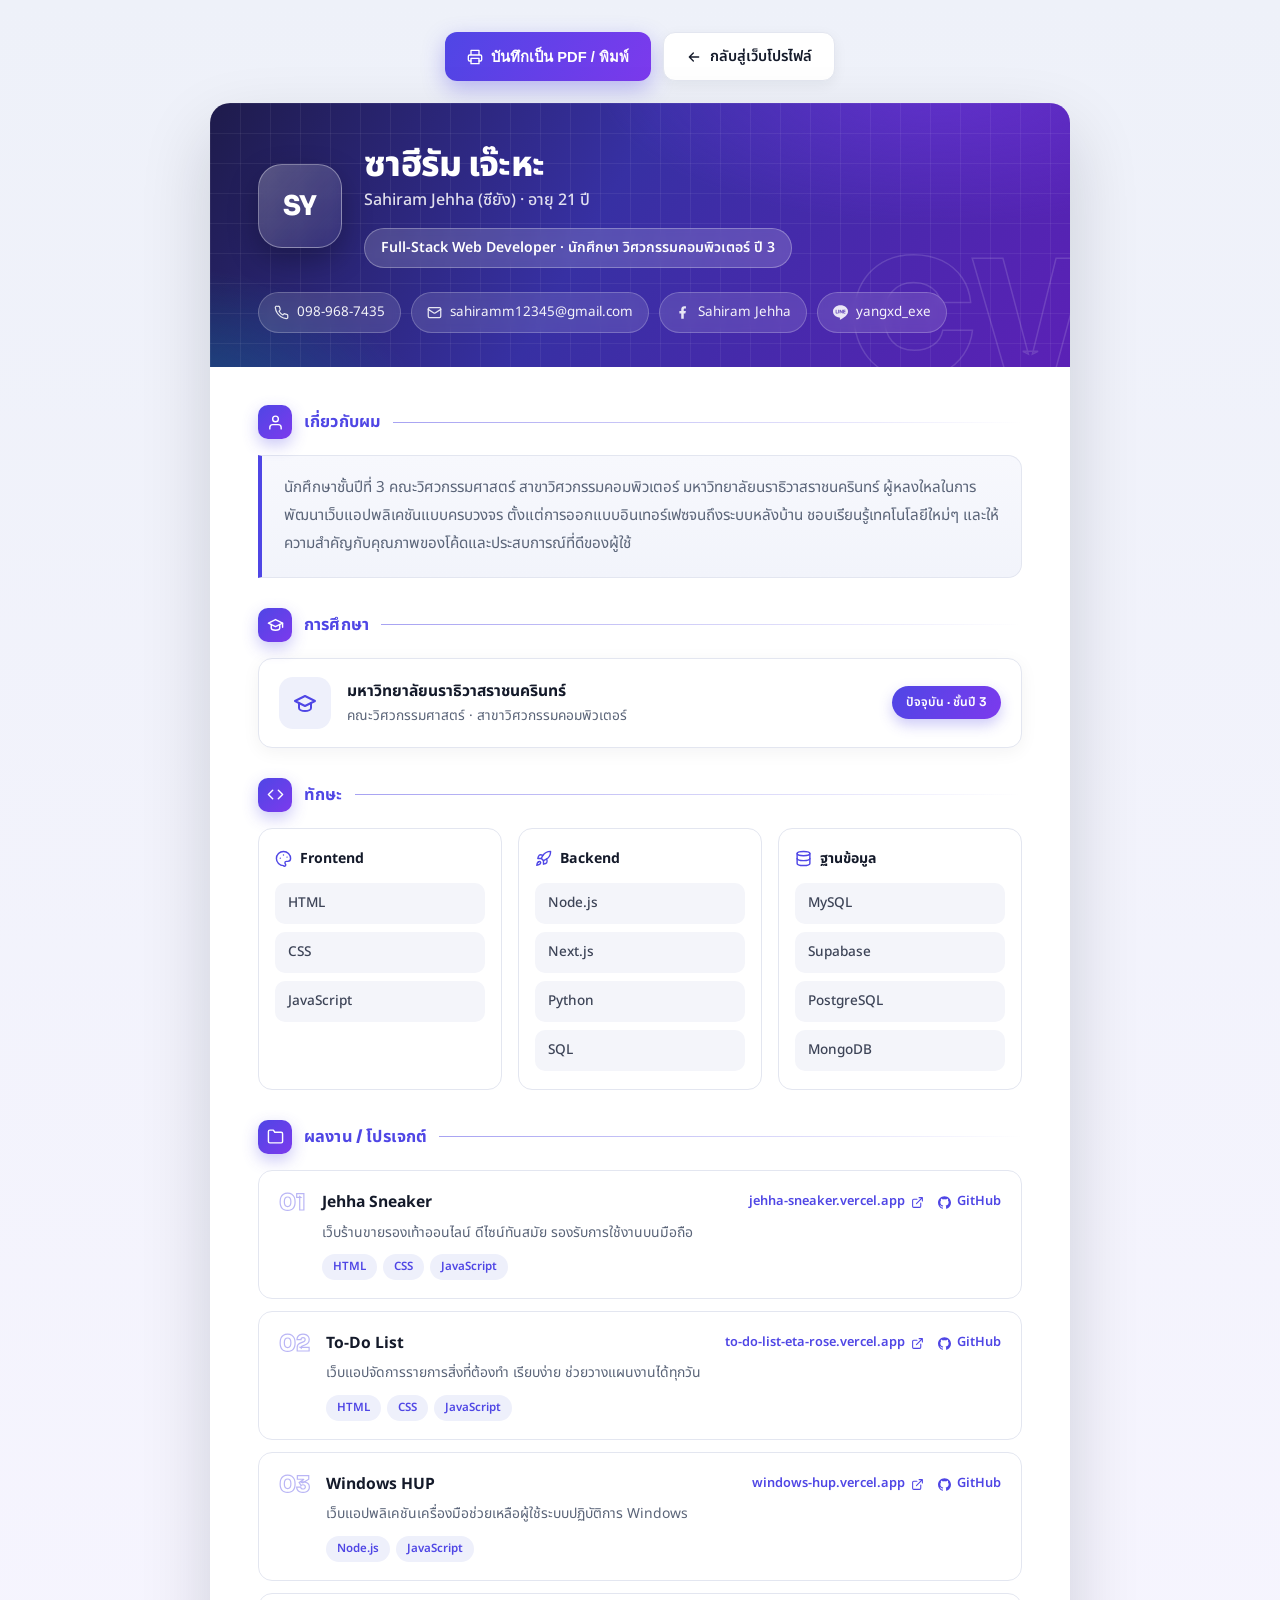
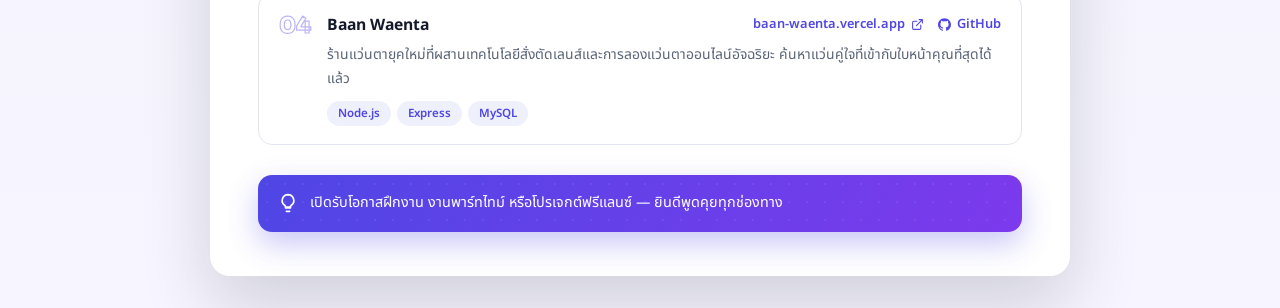
==== commit a1722db1: "เพิ่มโปรเจทใหม่เข้าพอต" ====
--- a/cv.html
+++ b/cv.html
@@ -4,6 +4,7 @@
   <meta charset="UTF-8" />
   <meta name="viewport" content="width=device-width, initial-scale=1.0" />
   <title>CV — ซาฮีรัม เจ๊ะหะ</title>
+  <link rel="icon" href="data:image/svg+xml,%3Csvg xmlns='http://www.w3.org/2000/svg' viewBox='0 0 100 100'%3E%3Crect width='100' height='100' rx='20' fill='%2314142a'/%3E%3Ctext x='50' y='66' font-size='42' font-family='Arial, sans-serif' font-weight='bold' fill='%234f46e5' text-anchor='middle'%3ESY%3C/text%3E%3C/svg%3E" />
   <link rel="preconnect" href="https://fonts.googleapis.com" />
   <link rel="preconnect" href="https://fonts.gstatic.com" crossorigin />
   <link href="https://fonts.googleapis.com/css2?family=Sora:wght@300;400;500;600;700;800&family=Space+Mono:wght@400;700&family=Noto+Sans+Thai:wght@300;400;500;600;700&display=swap" rel="stylesheet" />
@@ -649,6 +650,27 @@
             <div class="proj-tags"><span>Node.js</span><span>JavaScript</span></div>
           </div>
         </div>
+
+        <div class="proj-item">
+          <span class="proj-num" aria-hidden="true">04</span>
+          <div class="proj-content">
+            <div class="proj-head">
+              <span class="proj-name">Baan Waenta</span>
+              <div class="proj-links">
+                <a class="proj-link" href="https://baan-waenta.vercel.app/" target="_blank" rel="noopener">
+                  baan-waenta.vercel.app
+                  <svg viewBox="0 0 24 24" fill="none" stroke="currentColor" stroke-width="2" stroke-linecap="round" stroke-linejoin="round" aria-hidden="true"><path d="M15 3h6v6M10 14 21 3M18 13v6a2 2 0 0 1-2 2H5a2 2 0 0 1-2-2V8a2 2 0 0 1 2-2h6"/></svg>
+                </a>
+                <a class="proj-link" href="https://github.com/Sxyannnnnnn07/baan-waenta" target="_blank" rel="noopener">
+                  <svg viewBox="0 0 24 24" fill="currentColor" aria-hidden="true"><path d="M12 .297c-6.63 0-12 5.373-12 12 0 5.303 3.438 9.8 8.205 11.385.6.113.82-.258.82-.577 0-.285-.01-1.04-.015-2.04-3.338.724-4.042-1.61-4.042-1.61C4.422 18.07 3.633 17.7 3.633 17.7c-1.087-.744.084-.729.084-.729 1.205.084 1.838 1.236 1.838 1.236 1.07 1.835 2.809 1.305 3.495.998.108-.776.417-1.305.76-1.605-2.665-.3-5.466-1.332-5.466-5.93 0-1.31.465-2.38 1.235-3.22-.135-.303-.54-1.523.105-3.176 0 0 1.005-.322 3.3 1.23.96-.267 1.98-.399 3-.405 1.02.006 2.04.138 3 .405 2.28-1.552 3.285-1.23 3.285-1.23.645 1.653.24 2.873.12 3.176.765.84 1.23 1.91 1.23 3.22 0 4.61-2.805 5.625-5.475 5.92.42.36.81 1.096.81 2.22 0 1.606-.015 2.896-.015 3.286 0 .315.21.69.825.57C20.565 22.092 24 17.592 24 12.297c0-6.627-5.373-12-12-12"/></svg>
+                  GitHub
+                </a>
+              </div>
+            </div>
+            <p class="proj-desc">ร้านแว่นตายุคใหม่ที่ผสานเทคโนโลยีสั่งตัดเลนส์และการลองแว่นตาออนไลน์อัจฉริยะ ค้นหาแว่นคู่ใจที่เข้ากับใบหน้าคุณที่สุดได้แล้ว</p>
+            <div class="proj-tags"><span>Node.js</span><span>Express</span><span>MySQL</span></div>
+          </div>
+        </div>
       </section>
 
       <div class="cv-note">
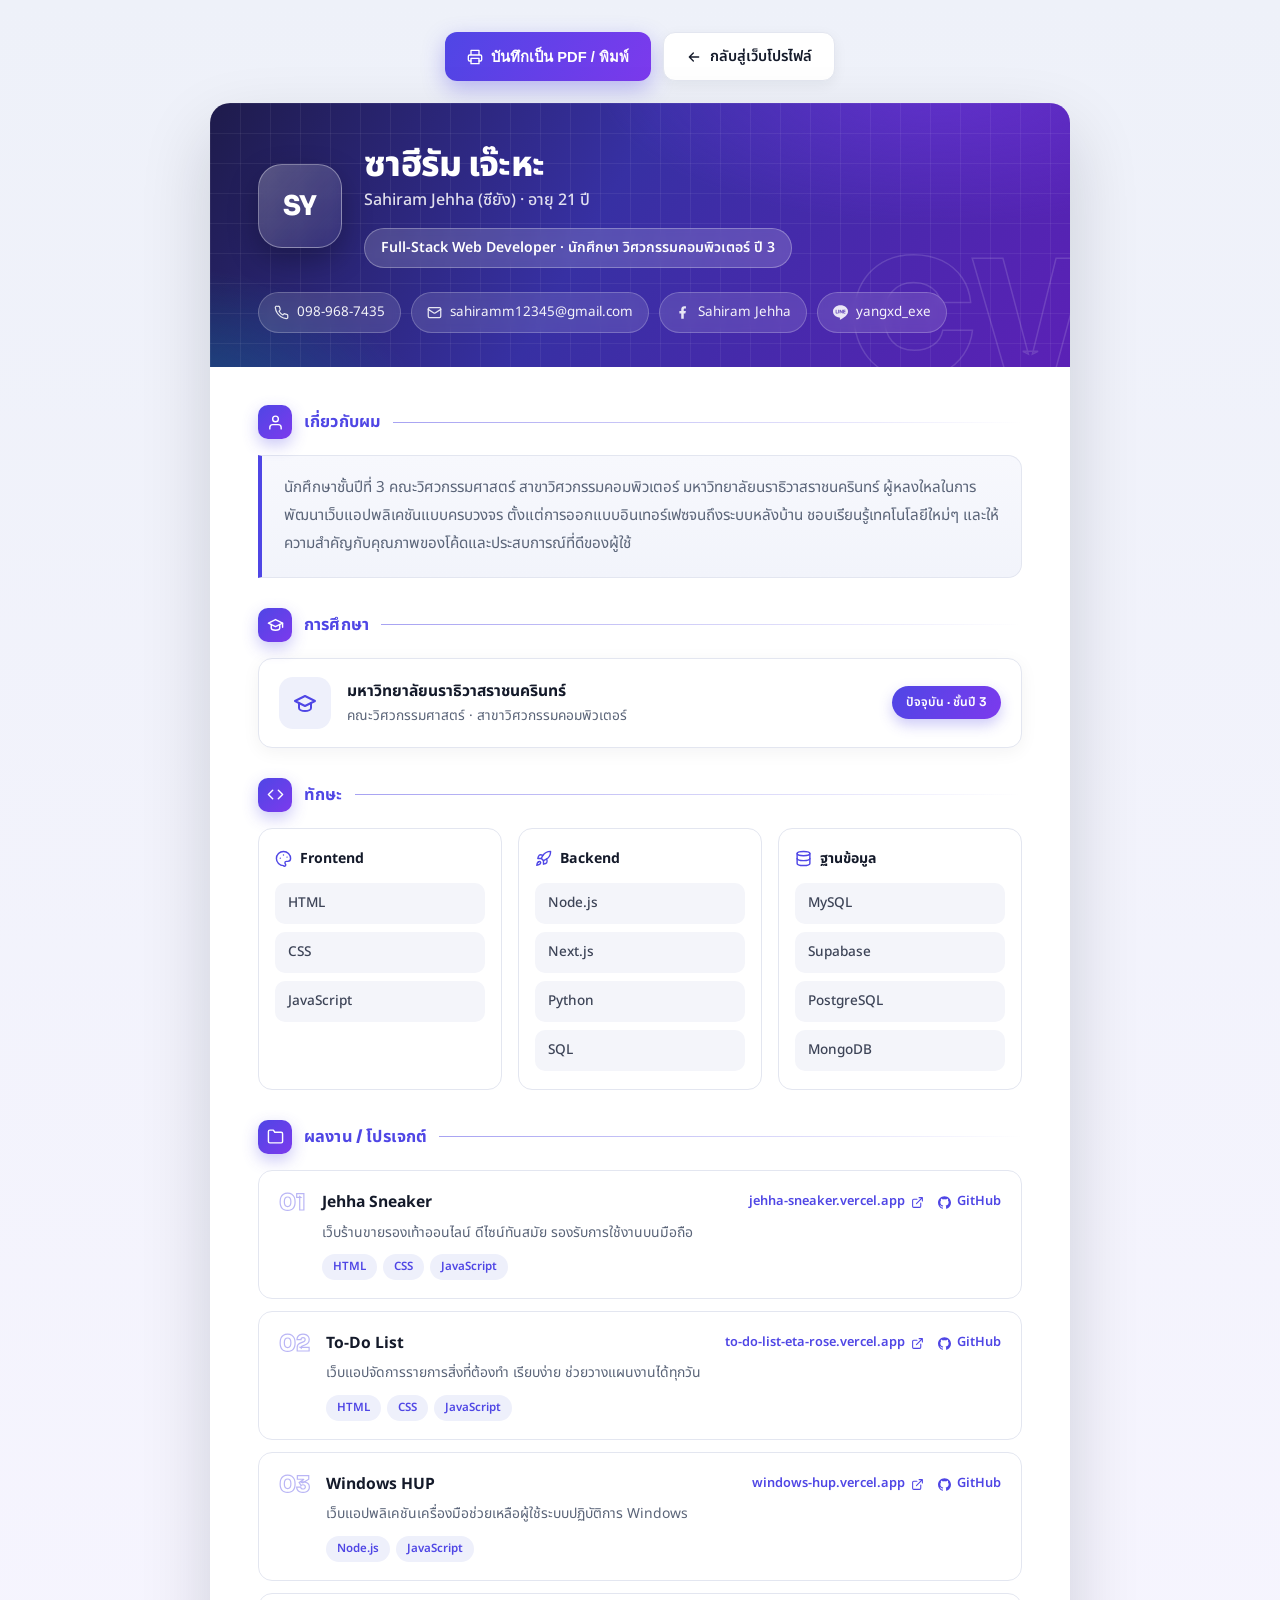
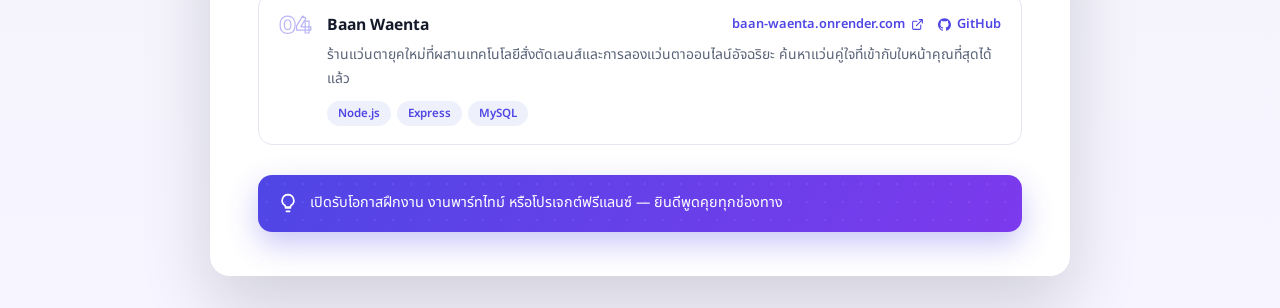
==== commit 976964fd: "ชี้ลิงก์ Baan Waenta ไปที่ Render (baan-waenta.onrender.com)" ====
--- a/cv.html
+++ b/cv.html
@@ -657,8 +657,8 @@
             <div class="proj-head">
               <span class="proj-name">Baan Waenta</span>
               <div class="proj-links">
-                <a class="proj-link" href="https://baan-waenta.vercel.app/" target="_blank" rel="noopener">
-                  baan-waenta.vercel.app
+                <a class="proj-link" href="https://baan-waenta.onrender.com/" target="_blank" rel="noopener">
+                  baan-waenta.onrender.com
                   <svg viewBox="0 0 24 24" fill="none" stroke="currentColor" stroke-width="2" stroke-linecap="round" stroke-linejoin="round" aria-hidden="true"><path d="M15 3h6v6M10 14 21 3M18 13v6a2 2 0 0 1-2 2H5a2 2 0 0 1-2-2V8a2 2 0 0 1 2-2h6"/></svg>
                 </a>
                 <a class="proj-link" href="https://github.com/Sxyannnnnnn07/baan-waenta" target="_blank" rel="noopener">
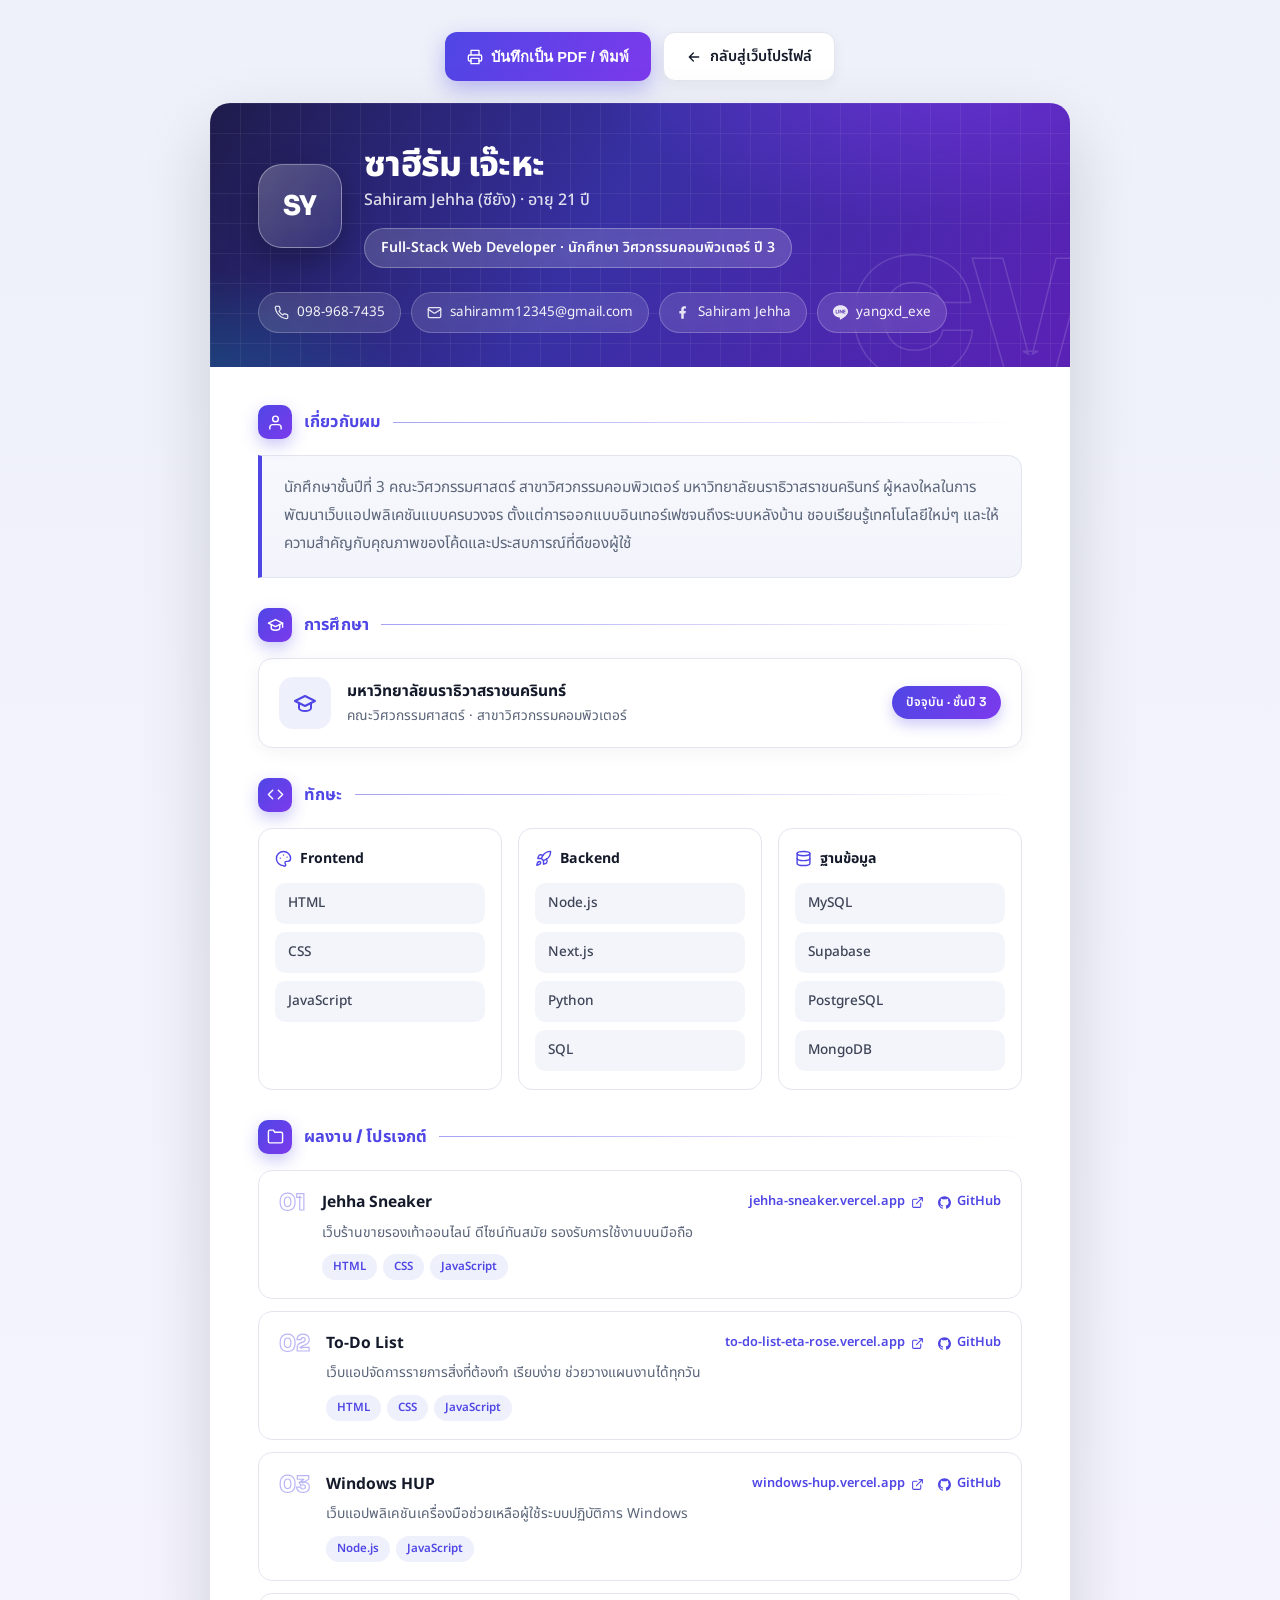
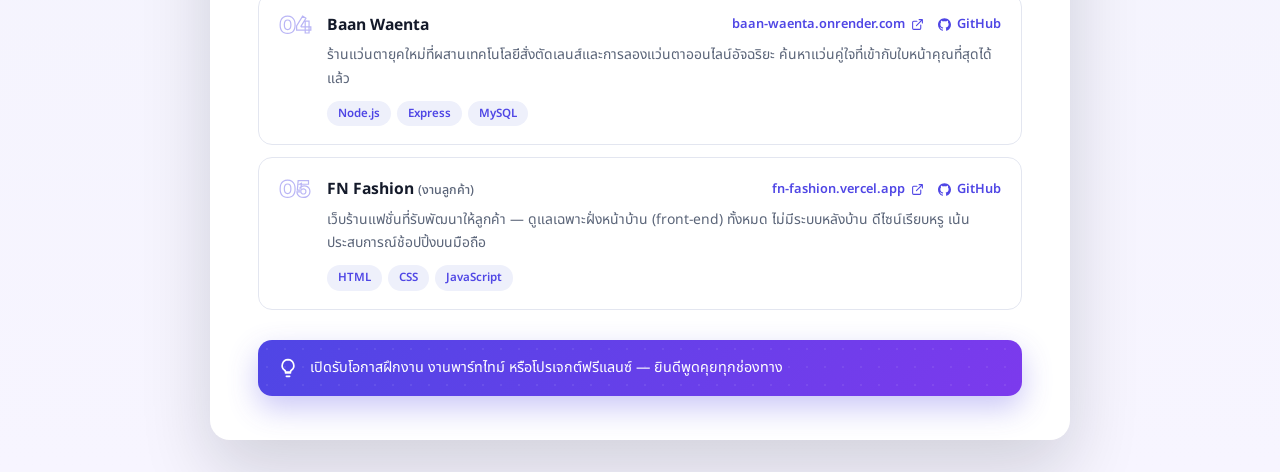
==== commit a357837c: "เพิ่มโปรเจกต์ FN Fashion (งานลูกค้า) เข้าหน้าพอตฟอลิโอและ CV" ====
--- a/cv.html
+++ b/cv.html
@@ -362,6 +362,7 @@
     .proj-links { display: flex; align-items: center; gap: 14px; flex-wrap: wrap; }
     .proj-head { display: flex; justify-content: space-between; gap: 12px; align-items: center; flex-wrap: wrap; }
     .proj-name { font-weight: 700; font-size: 0.98rem; }
+    .proj-client { font-weight: 500; font-size: 0.78rem; color: var(--muted); }
     .proj-link {
       display: inline-flex;
       align-items: center;
@@ -671,6 +672,27 @@
             <div class="proj-tags"><span>Node.js</span><span>Express</span><span>MySQL</span></div>
           </div>
         </div>
+
+        <div class="proj-item">
+          <span class="proj-num" aria-hidden="true">05</span>
+          <div class="proj-content">
+            <div class="proj-head">
+              <span class="proj-name">FN Fashion <span class="proj-client">(งานลูกค้า)</span></span>
+              <div class="proj-links">
+                <a class="proj-link" href="https://fn-fashion.vercel.app/" target="_blank" rel="noopener">
+                  fn-fashion.vercel.app
+                  <svg viewBox="0 0 24 24" fill="none" stroke="currentColor" stroke-width="2" stroke-linecap="round" stroke-linejoin="round" aria-hidden="true"><path d="M15 3h6v6M10 14 21 3M18 13v6a2 2 0 0 1-2 2H5a2 2 0 0 1-2-2V8a2 2 0 0 1 2-2h6"/></svg>
+                </a>
+                <a class="proj-link" href="https://github.com/Sxyannnnnnn07/fn" target="_blank" rel="noopener">
+                  <svg viewBox="0 0 24 24" fill="currentColor" aria-hidden="true"><path d="M12 .297c-6.63 0-12 5.373-12 12 0 5.303 3.438 9.8 8.205 11.385.6.113.82-.258.82-.577 0-.285-.01-1.04-.015-2.04-3.338.724-4.042-1.61-4.042-1.61C4.422 18.07 3.633 17.7 3.633 17.7c-1.087-.744.084-.729.084-.729 1.205.084 1.838 1.236 1.838 1.236 1.07 1.835 2.809 1.305 3.495.998.108-.776.417-1.305.76-1.605-2.665-.3-5.466-1.332-5.466-5.93 0-1.31.465-2.38 1.235-3.22-.135-.303-.54-1.523.105-3.176 0 0 1.005-.322 3.3 1.23.96-.267 1.98-.399 3-.405 1.02.006 2.04.138 3 .405 2.28-1.552 3.285-1.23 3.285-1.23.645 1.653.24 2.873.12 3.176.765.84 1.23 1.91 1.23 3.22 0 4.61-2.805 5.625-5.475 5.92.42.36.81 1.096.81 2.22 0 1.606-.015 2.896-.015 3.286 0 .315.21.69.825.57C20.565 22.092 24 17.592 24 12.297c0-6.627-5.373-12-12-12"/></svg>
+                  GitHub
+                </a>
+              </div>
+            </div>
+            <p class="proj-desc">เว็บร้านแฟชั่นที่รับพัฒนาให้ลูกค้า — ดูแลเฉพาะฝั่งหน้าบ้าน (front-end) ทั้งหมด ไม่มีระบบหลังบ้าน ดีไซน์เรียบหรู เน้นประสบการณ์ช้อปปิ้งบนมือถือ</p>
+            <div class="proj-tags"><span>HTML</span><span>CSS</span><span>JavaScript</span></div>
+          </div>
+        </div>
       </section>
 
       <div class="cv-note">
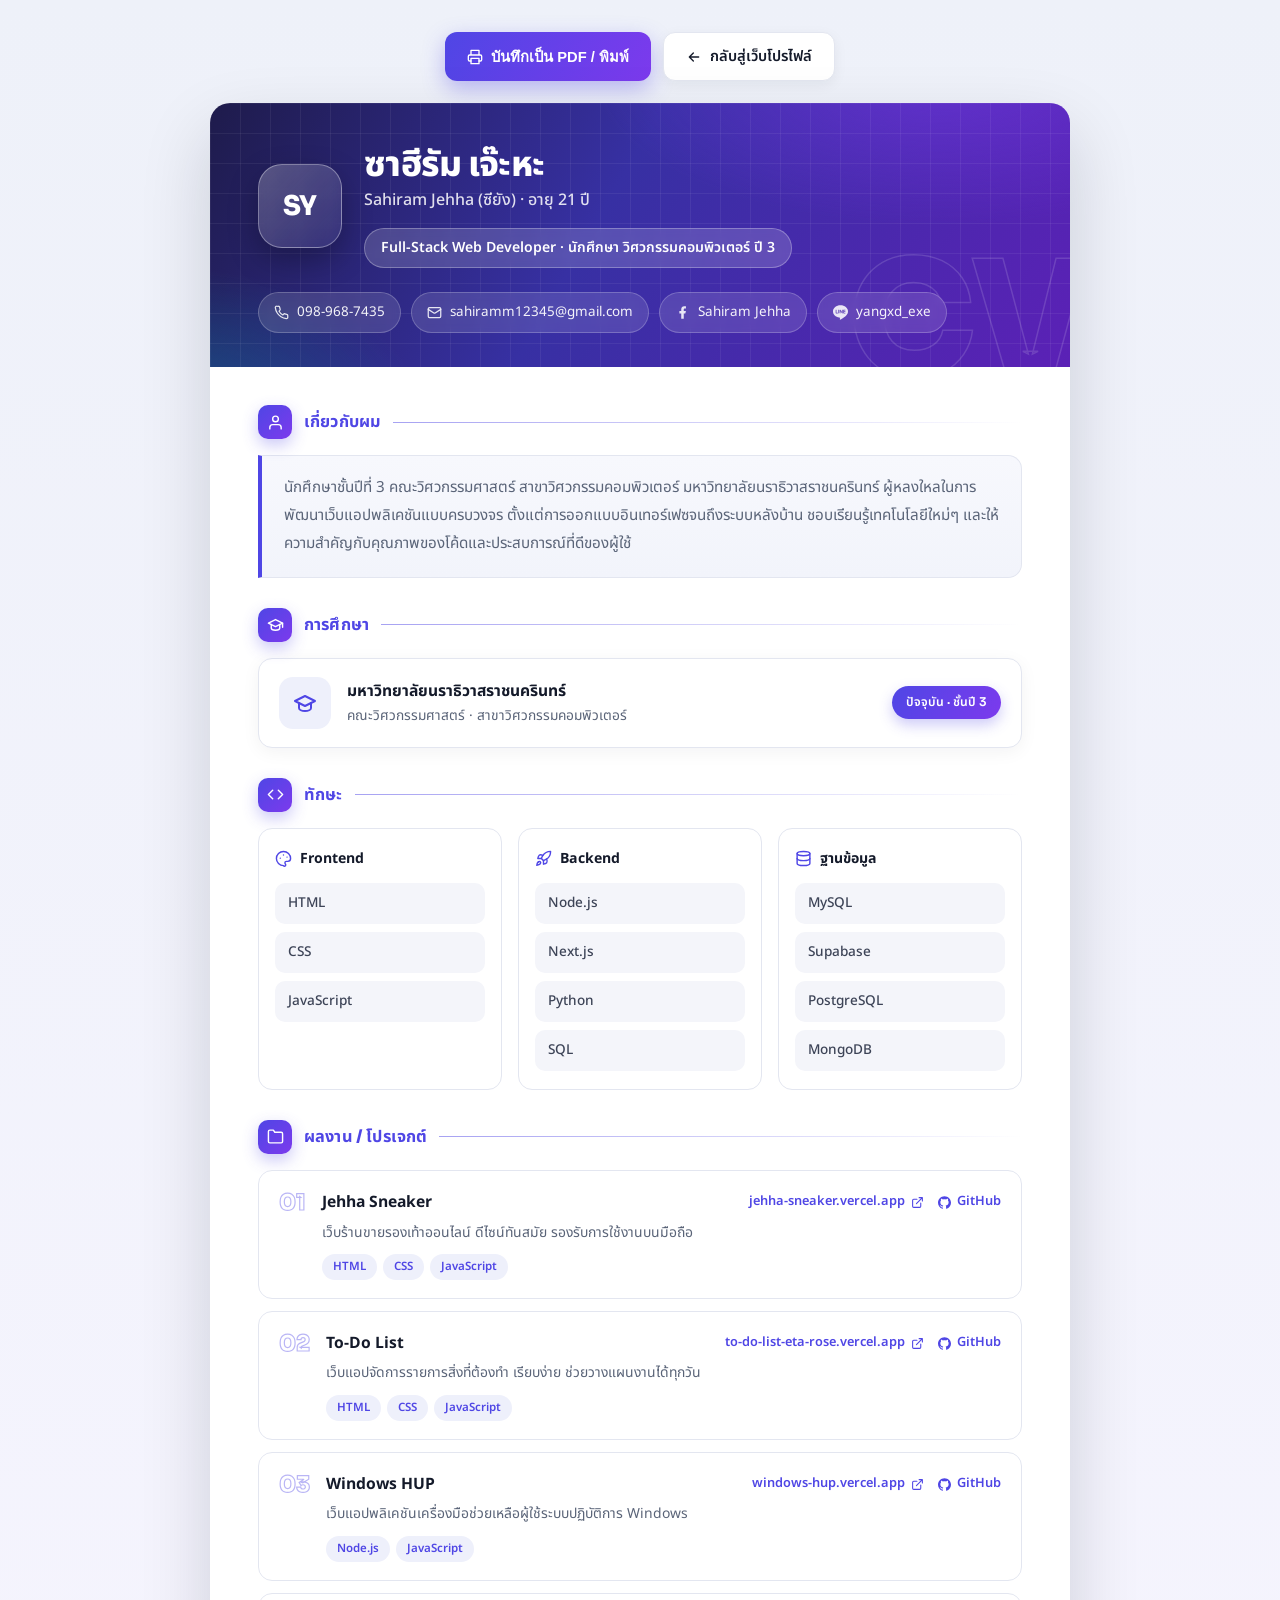
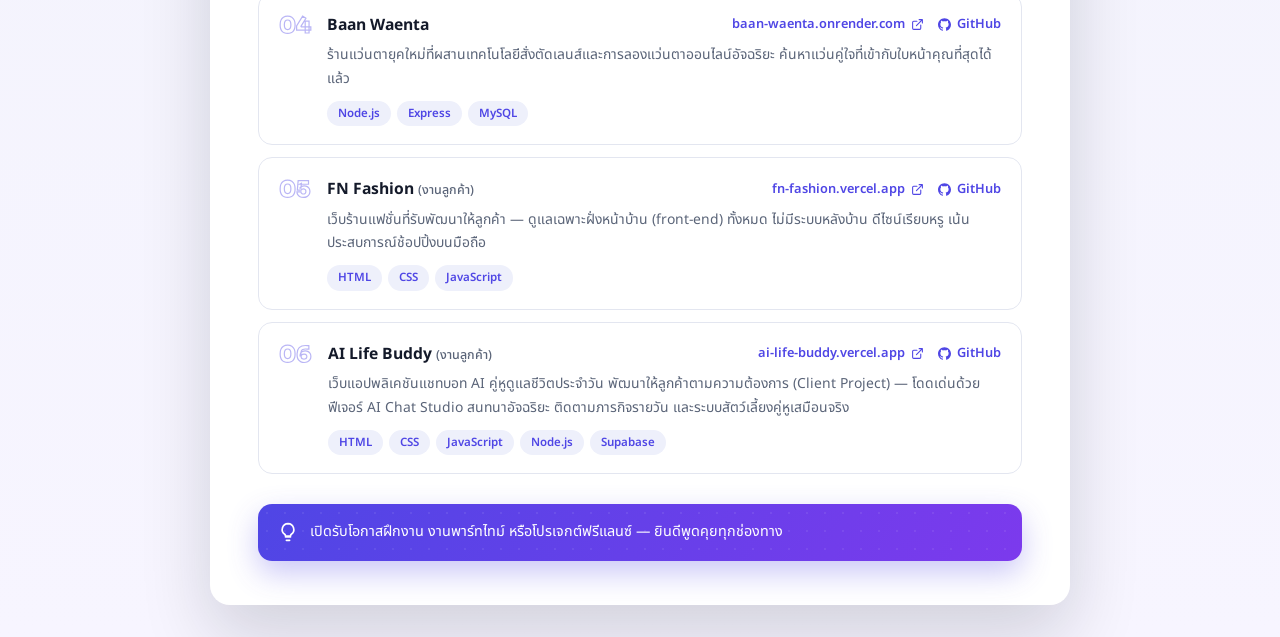
==== commit 41ac6e5d: "Add project 6: AI Life Buddy client project" ====
--- a/cv.html
+++ b/cv.html
@@ -693,6 +693,27 @@
             <div class="proj-tags"><span>HTML</span><span>CSS</span><span>JavaScript</span></div>
           </div>
         </div>
+
+        <div class="proj-item">
+          <span class="proj-num" aria-hidden="true">06</span>
+          <div class="proj-content">
+            <div class="proj-head">
+              <span class="proj-name">AI Life Buddy <span class="proj-client">(งานลูกค้า)</span></span>
+              <div class="proj-links">
+                <a class="proj-link" href="https://ai-life-buddy.vercel.app/" target="_blank" rel="noopener">
+                  ai-life-buddy.vercel.app
+                  <svg viewBox="0 0 24 24" fill="none" stroke="currentColor" stroke-width="2" stroke-linecap="round" stroke-linejoin="round" aria-hidden="true"><path d="M15 3h6v6M10 14 21 3M18 13v6a2 2 0 0 1-2 2H5a2 2 0 0 1-2-2V8a2 2 0 0 1 2-2h6"/></svg>
+                </a>
+                <a class="proj-link" href="https://github.com/Sxyannnnnnn07/ai-life-buddy" target="_blank" rel="noopener">
+                  <svg viewBox="0 0 24 24" fill="currentColor" aria-hidden="true"><path d="M12 .297c-6.63 0-12 5.373-12 12 0 5.303 3.438 9.8 8.205 11.385.6.113.82-.258.82-.577 0-.285-.01-1.04-.015-2.04-3.338.724-4.042-1.61-4.042-1.61C4.422 18.07 3.633 17.7 3.633 17.7c-1.087-.744.084-.729.084-.729 1.205.084 1.838 1.236 1.838 1.236 1.07 1.835 2.809 1.305 3.495.998.108-.776.417-1.305.76-1.605-2.665-.3-5.466-1.332-5.466-5.93 0-1.31.465-2.38 1.235-3.22-.135-.303-.54-1.523.105-3.176 0 0 1.005-.322 3.3 1.23.96-.267 1.98-.399 3-.405 1.02.006 2.04.138 3 .405 2.28-1.552 3.285-1.23 3.285-1.23.645 1.653.24 2.873.12 3.176.765.84 1.23 1.91 1.23 3.22 0 4.61-2.805 5.625-5.475 5.92.42.36.81 1.096.81 2.22 0 1.606-.015 2.896-.015 3.286 0 .315.21.69.825.57C20.565 22.092 24 17.592 24 12.297c0-6.627-5.373-12-12-12"/></svg>
+                  GitHub
+                </a>
+              </div>
+            </div>
+            <p class="proj-desc">เว็บแอปพลิเคชันแชทบอท AI คู่หูดูแลชีวิตประจำวัน พัฒนาให้ลูกค้าตามความต้องการ (Client Project) — โดดเด่นด้วยฟีเจอร์ AI Chat Studio สนทนาอัจฉริยะ ติดตามภารกิจรายวัน และระบบสัตว์เลี้ยงคู่หูเสมือนจริง</p>
+            <div class="proj-tags"><span>HTML</span><span>CSS</span><span>JavaScript</span><span>Node.js</span><span>Supabase</span></div>
+          </div>
+        </div>
       </section>
 
       <div class="cv-note">
